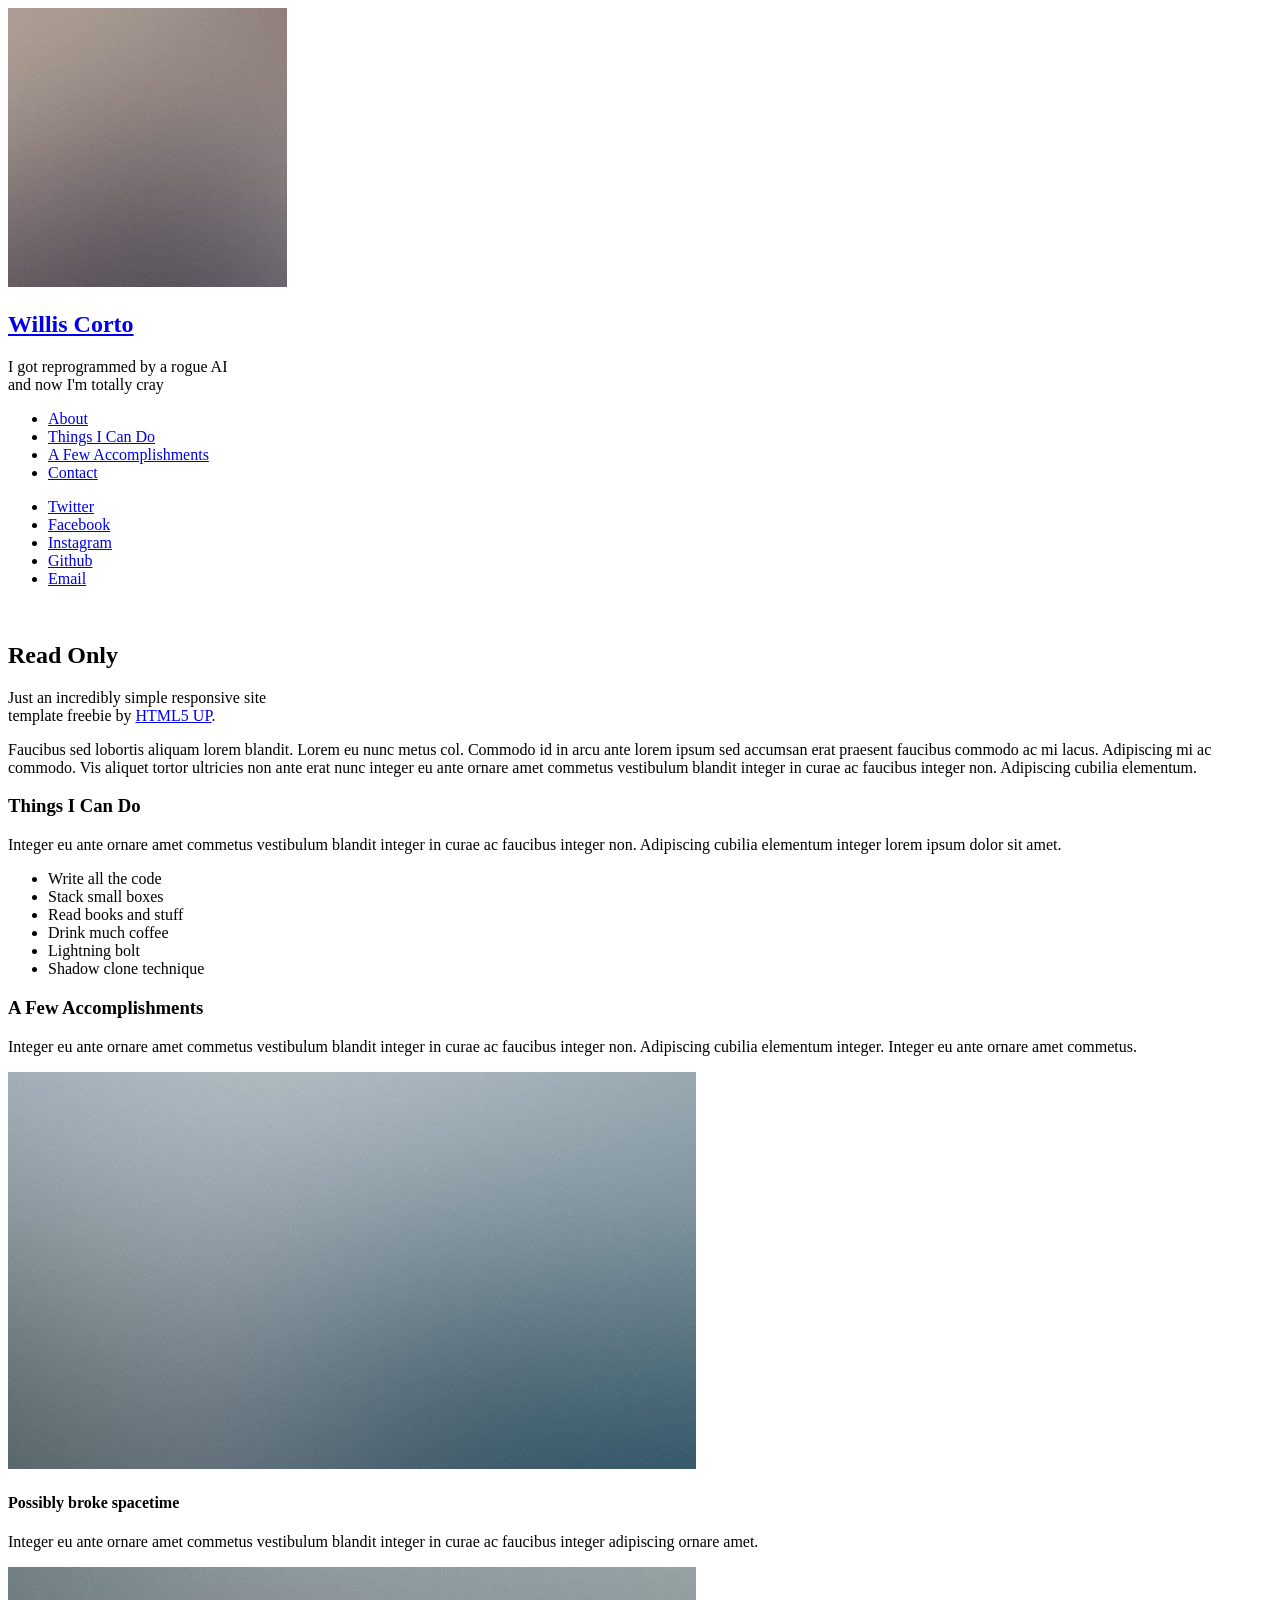
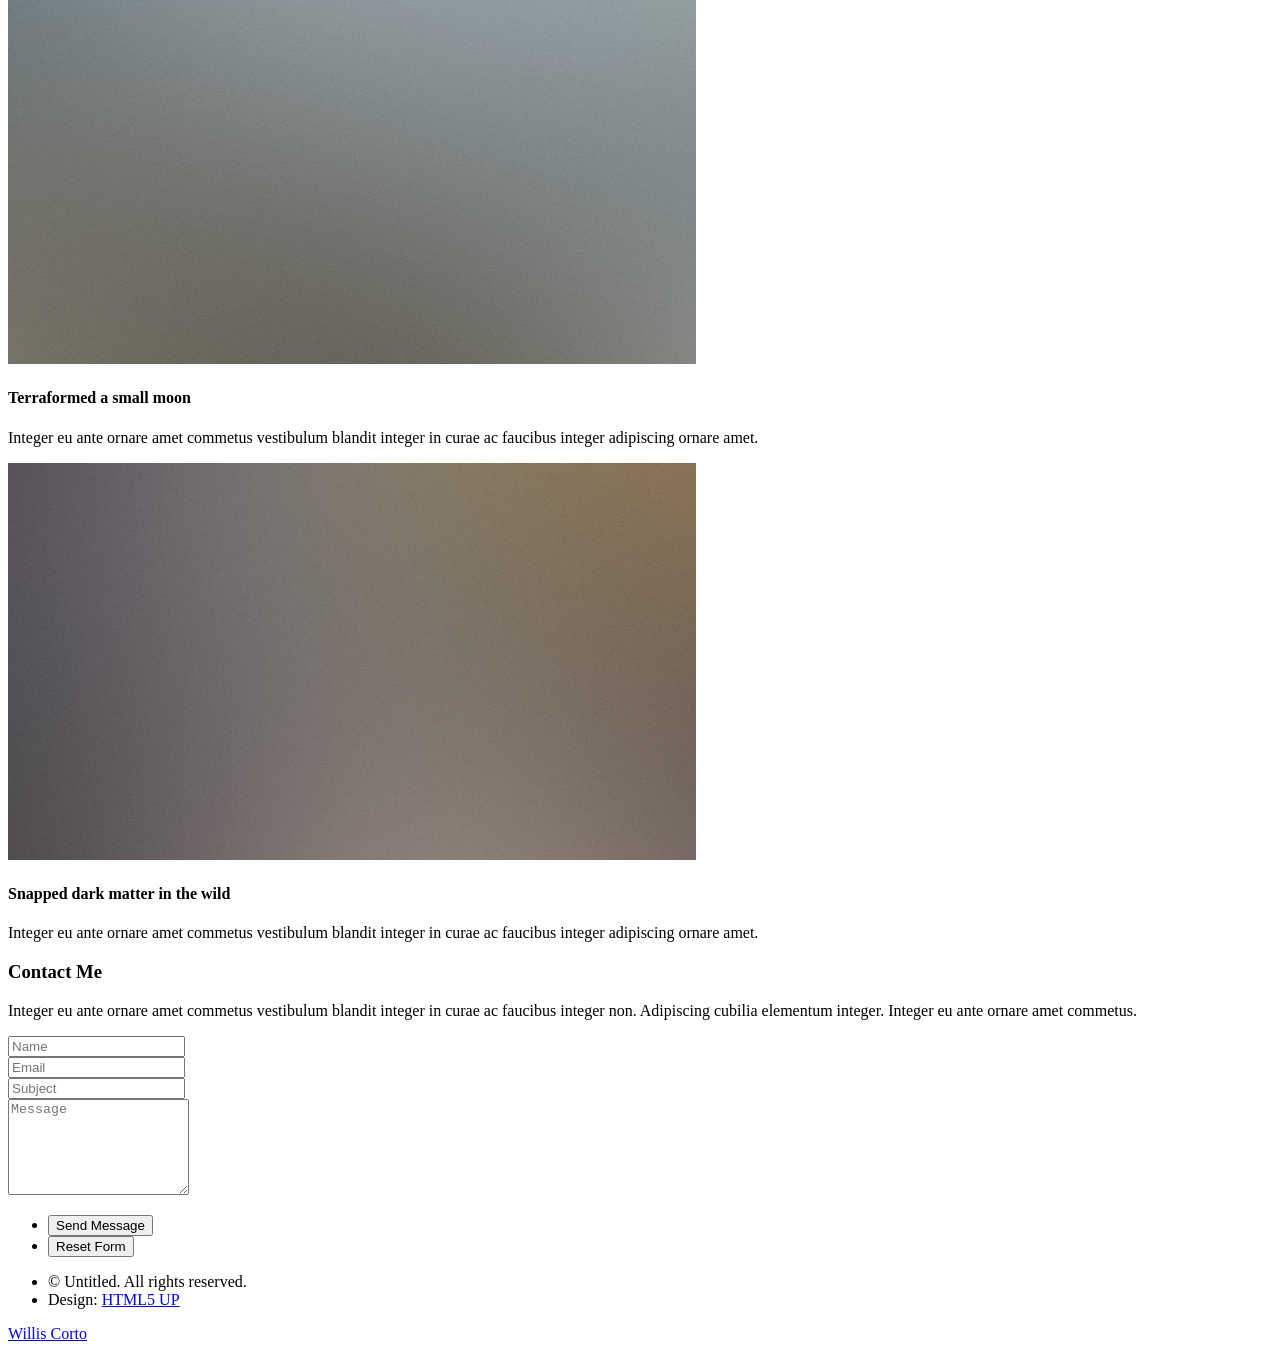
==== index.html @ dd2326bc "Add files via upload" ====
<!DOCTYPE HTML>
<!--
	Read Only by HTML5 UP
	html5up.net | @ajlkn
	Free for personal and commercial use under the CCA 3.0 license (html5up.net/license)
-->
<html>
	<head>
		<title>Read Only by HTML5 UP</title>
		<meta charset="utf-8" />
		<meta name="viewport" content="width=device-width, initial-scale=1, user-scalable=no" />
		<link rel="stylesheet" href="assets/css/main.css" />
	</head>
	<body class="is-preload">

		<!-- Header -->
			<section id="header">
				<header>
					<span class="image avatar"><img src="images/avatar.jpg" alt="" /></span>
					<h1 id="logo"><a href="#">Willis Corto</a></h1>
					<p>I got reprogrammed by a rogue AI<br />
					and now I'm totally cray</p>
				</header>
				<nav id="nav">
					<ul>
						<li><a href="#one" class="active">About</a></li>
						<li><a href="#two">Things I Can Do</a></li>
						<li><a href="#three">A Few Accomplishments</a></li>
						<li><a href="#four">Contact</a></li>
					</ul>
				</nav>
				<footer>
					<ul class="icons">
						<li><a href="#" class="icon brands fa-twitter"><span class="label">Twitter</span></a></li>
						<li><a href="#" class="icon brands fa-facebook-f"><span class="label">Facebook</span></a></li>
						<li><a href="#" class="icon brands fa-instagram"><span class="label">Instagram</span></a></li>
						<li><a href="#" class="icon brands fa-github"><span class="label">Github</span></a></li>
						<li><a href="#" class="icon solid fa-envelope"><span class="label">Email</span></a></li>
					</ul>
				</footer>
			</section>

		<!-- Wrapper -->
			<div id="wrapper">

				<!-- Main -->
					<div id="main">

						<!-- One -->
							<section id="one">
								<div class="image main" data-position="center">
									<img src="images/banner.jpg" alt="" />
								</div>
								<div class="container">
									<header class="major">
										<h2>Read Only</h2>
										<p>Just an incredibly simple responsive site<br />
										template freebie by <a href="http://html5up.net">HTML5 UP</a>.</p>
									</header>
									<p>Faucibus sed lobortis aliquam lorem blandit. Lorem eu nunc metus col. Commodo id in arcu ante lorem ipsum sed accumsan erat praesent faucibus commodo ac mi lacus. Adipiscing mi ac commodo. Vis aliquet tortor ultricies non ante erat nunc integer eu ante ornare amet commetus vestibulum blandit integer in curae ac faucibus integer non. Adipiscing cubilia elementum.</p>
								</div>
							</section>

						<!-- Two -->
							<section id="two">
								<div class="container">
									<h3>Things I Can Do</h3>
									<p>Integer eu ante ornare amet commetus vestibulum blandit integer in curae ac faucibus integer non. Adipiscing cubilia elementum integer lorem ipsum dolor sit amet.</p>
									<ul class="feature-icons">
										<li class="icon solid fa-code">Write all the code</li>
										<li class="icon solid fa-cubes">Stack small boxes</li>
										<li class="icon solid fa-book">Read books and stuff</li>
										<li class="icon solid fa-coffee">Drink much coffee</li>
										<li class="icon solid fa-bolt">Lightning bolt</li>
										<li class="icon solid fa-users">Shadow clone technique</li>
									</ul>
								</div>
							</section>

						<!-- Three -->
							<section id="three">
								<div class="container">
									<h3>A Few Accomplishments</h3>
									<p>Integer eu ante ornare amet commetus vestibulum blandit integer in curae ac faucibus integer non. Adipiscing cubilia elementum integer. Integer eu ante ornare amet commetus.</p>
									<div class="features">
										<article>
											<a href="#" class="image"><img src="images/pic01.jpg" alt="" /></a>
											<div class="inner">
												<h4>Possibly broke spacetime</h4>
												<p>Integer eu ante ornare amet commetus vestibulum blandit integer in curae ac faucibus integer adipiscing ornare amet.</p>
											</div>
										</article>
										<article>
											<a href="#" class="image"><img src="images/pic02.jpg" alt="" /></a>
											<div class="inner">
												<h4>Terraformed a small moon</h4>
												<p>Integer eu ante ornare amet commetus vestibulum blandit integer in curae ac faucibus integer adipiscing ornare amet.</p>
											</div>
										</article>
										<article>
											<a href="#" class="image"><img src="images/pic03.jpg" alt="" /></a>
											<div class="inner">
												<h4>Snapped dark matter in the wild</h4>
												<p>Integer eu ante ornare amet commetus vestibulum blandit integer in curae ac faucibus integer adipiscing ornare amet.</p>
											</div>
										</article>
									</div>
								</div>
							</section>

						<!-- Four -->
							<section id="four">
								<div class="container">
									<h3>Contact Me</h3>
									<p>Integer eu ante ornare amet commetus vestibulum blandit integer in curae ac faucibus integer non. Adipiscing cubilia elementum integer. Integer eu ante ornare amet commetus.</p>
									<form method="post" action="#">
										<div class="row gtr-uniform">
											<div class="col-6 col-12-xsmall"><input type="text" name="name" id="name" placeholder="Name" /></div>
											<div class="col-6 col-12-xsmall"><input type="email" name="email" id="email" placeholder="Email" /></div>
											<div class="col-12"><input type="text" name="subject" id="subject" placeholder="Subject" /></div>
											<div class="col-12"><textarea name="message" id="message" placeholder="Message" rows="6"></textarea></div>
											<div class="col-12">
												<ul class="actions">
													<li><input type="submit" class="primary" value="Send Message" /></li>
													<li><input type="reset" value="Reset Form" /></li>
												</ul>
											</div>
										</div>
									</form>
								</div>
							</section>

						<!-- Five -->
						<!--
							<section id="five">
								<div class="container">
									<h3>Elements</h3>

									<section>
										<h4>Text</h4>
										<p>This is <b>bold</b> and this is <strong>strong</strong>. This is <i>italic</i> and this is <em>emphasized</em>.
										This is <sup>superscript</sup> text and this is <sub>subscript</sub> text.
										This is <u>underlined</u> and this is code: <code>for (;;) { ... }</code>. Finally, <a href="#">this is a link</a>.</p>
										<hr />
										<header>
											<h4>Heading with a Subtitle</h4>
											<p>Lorem ipsum dolor sit amet nullam id egestas urna aliquam</p>
										</header>
										<p>Nunc lacinia ante nunc ac lobortis. Interdum adipiscing gravida odio porttitor sem non mi integer non faucibus ornare mi ut ante amet placerat aliquet. Volutpat eu sed ante lacinia sapien lorem accumsan varius montes viverra nibh in adipiscing blandit tempus accumsan.</p>
										<header>
											<h5>Heading with a Subtitle</h5>
											<p>Lorem ipsum dolor sit amet nullam id egestas urna aliquam</p>
										</header>
										<p>Nunc lacinia ante nunc ac lobortis. Interdum adipiscing gravida odio porttitor sem non mi integer non faucibus ornare mi ut ante amet placerat aliquet. Volutpat eu sed ante lacinia sapien lorem accumsan varius montes viverra nibh in adipiscing blandit tempus accumsan.</p>
										<hr />
										<h2>Heading Level 2</h2>
										<h3>Heading Level 3</h3>
										<h4>Heading Level 4</h4>
										<h5>Heading Level 5</h5>
										<h6>Heading Level 6</h6>
										<hr />
										<h5>Blockquote</h5>
										<blockquote>Fringilla nisl. Donec accumsan interdum nisi, quis tincidunt felis sagittis eget tempus euismod. Vestibulum ante ipsum primis in faucibus vestibulum. Blandit adipiscing eu felis iaculis volutpat ac adipiscing accumsan faucibus. Vestibulum ante ipsum primis in faucibus lorem ipsum dolor sit amet nullam adipiscing eu felis.</blockquote>
										<h5>Preformatted</h5>
										<pre><code>i = 0;

while (!deck.isInOrder()) {
    print 'Iteration ' + i;
    deck.shuffle();
    i++;
}

print 'It took ' + i + ' iterations to sort the deck.';</code></pre>
									</section>

									<section>
										<h4>Lists</h4>
										<div class="row">
											<div class="col-6 col-12-xsmall">
												<h5>Unordered</h5>
												<ul>
													<li>Dolor pulvinar etiam magna etiam.</li>
													<li>Sagittis adipiscing lorem eleifend.</li>
													<li>Felis enim feugiat dolore viverra.</li>
												</ul>
												<h5>Alternate</h5>
												<ul class="alt">
													<li>Dolor pulvinar etiam magna etiam.</li>
													<li>Sagittis adipiscing lorem eleifend.</li>
													<li>Felis enim feugiat dolore viverra.</li>
												</ul>
											</div>
											<div class="col-6 col-12-xsmall">
												<h5>Ordered</h5>
												<ol>
													<li>Dolor pulvinar etiam magna etiam.</li>
													<li>Etiam vel felis at lorem sed viverra.</li>
													<li>Felis enim feugiat dolore viverra.</li>
													<li>Dolor pulvinar etiam magna etiam.</li>
													<li>Etiam vel felis at lorem sed viverra.</li>
													<li>Felis enim feugiat dolore viverra.</li>
												</ol>
												<h5>Icons</h5>
												<ul class="icons">
													<li><a href="#" class="icon brands fa-twitter"><span class="label">Twitter</span></a></li>
													<li><a href="#" class="icon brands fa-facebook-f"><span class="label">Facebook</span></a></li>
													<li><a href="#" class="icon brands fa-instagram"><span class="label">Instagram</span></a></li>
													<li><a href="#" class="icon brands fa-github"><span class="label">Github</span></a></li>
													<li><a href="#" class="icon brands fa-dribbble"><span class="label">Dribbble</span></a></li>
													<li><a href="#" class="icon brands fa-tumblr"><span class="label">Tumblr</span></a></li>
												</ul>
											</div>
										</div>
										<h5>Actions</h5>
										<ul class="actions">
											<li><a href="#" class="button primary">Default</a></li>
											<li><a href="#" class="button">Default</a></li>
											<li><a href="#" class="button alt">Default</a></li>
										</ul>
										<ul class="actions small">
											<li><a href="#" class="button primary small">Small</a></li>
											<li><a href="#" class="button small">Small</a></li>
											<li><a href="#" class="button alt small">Small</a></li>
										</ul>
										<div class="row">
											<div class="col-3 col-6-medium col-12-xsmall">
												<ul class="actions stacked">
													<li><a href="#" class="button primary">Default</a></li>
													<li><a href="#" class="button">Default</a></li>
													<li><a href="#" class="button alt">Default</a></li>
												</ul>
											</div>
											<div class="col-3 col-6 col-12-xsmall">
												<ul class="actions stacked">
													<li><a href="#" class="button primary small">Small</a></li>
													<li><a href="#" class="button small">Small</a></li>
													<li><a href="#" class="button alt small">Small</a></li>
												</ul>
											</div>
											<div class="col-3 col-6-medium col-12-xsmall">
												<ul class="actions stacked">
													<li><a href="#" class="button primary fit">Default</a></li>
													<li><a href="#" class="button fit">Default</a></li>
													<li><a href="#" class="button alt fit">Default</a></li>
												</ul>
											</div>
											<div class="col-3 col-6-medium col-12-xsmall">
												<ul class="actions stacked">
													<li><a href="#" class="button primary small fit">Small</a></li>
													<li><a href="#" class="button small fit">Small</a></li>
													<li><a href="#" class="button alt small fit">Small</a></li>
												</ul>
											</div>
										</div>
									</section>

									<section>
										<h4>Table</h4>
										<h5>Default</h5>
										<div class="table-wrapper">
											<table>
												<thead>
													<tr>
														<th>Name</th>
														<th>Description</th>
														<th>Price</th>
													</tr>
												</thead>
												<tbody>
													<tr>
														<td>Item One</td>
														<td>Ante turpis integer aliquet porttitor.</td>
														<td>29.99</td>
													</tr>
													<tr>
														<td>Item Two</td>
														<td>Vis ac commodo adipiscing arcu aliquet.</td>
														<td>19.99</td>
													</tr>
													<tr>
														<td>Item Three</td>
														<td> Morbi faucibus arcu accumsan lorem.</td>
														<td>29.99</td>
													</tr>
													<tr>
														<td>Item Four</td>
														<td>Vitae integer tempus condimentum.</td>
														<td>19.99</td>
													</tr>
													<tr>
														<td>Item Five</td>
														<td>Ante turpis integer aliquet porttitor.</td>
														<td>29.99</td>
													</tr>
												</tbody>
												<tfoot>
													<tr>
														<td colspan="2"></td>
														<td>100.00</td>
													</tr>
												</tfoot>
											</table>
										</div>

										<h5>Alternate</h5>
										<div class="table-wrapper">
											<table class="alt">
												<thead>
													<tr>
														<th>Name</th>
														<th>Description</th>
														<th>Price</th>
													</tr>
												</thead>
												<tbody>
													<tr>
														<td>Item One</td>
														<td>Ante turpis integer aliquet porttitor.</td>
														<td>29.99</td>
													</tr>
													<tr>
														<td>Item Two</td>
														<td>Vis ac commodo adipiscing arcu aliquet.</td>
														<td>19.99</td>
													</tr>
													<tr>
														<td>Item Three</td>
														<td> Morbi faucibus arcu accumsan lorem.</td>
														<td>29.99</td>
													</tr>
													<tr>
														<td>Item Four</td>
														<td>Vitae integer tempus condimentum.</td>
														<td>19.99</td>
													</tr>
													<tr>
														<td>Item Five</td>
														<td>Ante turpis integer aliquet porttitor.</td>
														<td>29.99</td>
													</tr>
												</tbody>
												<tfoot>
													<tr>
														<td colspan="2"></td>
														<td>100.00</td>
													</tr>
												</tfoot>
											</table>
										</div>
									</section>

									<section>
										<h4>Buttons</h4>
										<ul class="actions">
											<li><a href="#" class="button primary">Primary</a></li>
											<li><a href="#" class="button">Default</a></li>
											<li><a href="#" class="button alt">Alternate</a></li>
										</ul>
										<ul class="actions">
											<li><a href="#" class="button primary large">Large</a></li>
											<li><a href="#" class="button">Default</a></li>
											<li><a href="#" class="button alt small">Small</a></li>
										</ul>
										<ul class="actions fit">
											<li><a href="#" class="button primary fit">Fit</a></li>
											<li><a href="#" class="button fit">Fit</a></li>
											<li><a href="#" class="button alt fit">Fit</a></li>
										</ul>
										<ul class="actions fit small">
											<li><a href="#" class="button primary fit small">Fit + Small</a></li>
											<li><a href="#" class="button fit small">Fit + Small</a></li>
											<li><a href="#" class="button alt fit small">Fit + Small</a></li>
										</ul>
										<ul class="actions">
											<li><a href="#" class="button primary icon solid fa-download">Icon</a></li>
											<li><a href="#" class="button icon solid fa-download">Icon</a></li>
											<li><a href="#" class="button alt icon solid fa-check">Icon</a></li>
										</ul>
										<ul class="actions">
											<li><span class="button primary disabled">Primary</span></li>
											<li><span class="button disabled">Default</span></li>
											<li><span class="button alt disabled">Alternate</span></li>
										</ul>
									</section>

									<section>
										<h4>Form</h4>
										<form method="post" action="#">
											<div class="row gtr-uniform">
												<div class="col-6 col-12-xsmall">
													<input type="text" name="demo-name" id="demo-name" value="" placeholder="Name" />
												</div>
												<div class="col-6 col-12-xsmall">
													<input type="email" name="demo-email" id="demo-email" value="" placeholder="Email" />
												</div>
												<div class="col-12">
													<select name="demo-category" id="demo-category">
														<option value="">- Category -</option>
														<option value="1">Manufacturing</option>
														<option value="1">Shipping</option>
														<option value="1">Administration</option>
														<option value="1">Human Resources</option>
													</select>
												</div>
												<div class="col-4 col-12-medium">
													<input type="radio" id="demo-priority-low" name="demo-priority" checked>
													<label for="demo-priority-low">Low Priority</label>
												</div>
												<div class="col-4 col-12-medium">
													<input type="radio" id="demo-priority-normal" name="demo-priority">
													<label for="demo-priority-normal">Normal Priority</label>
												</div>
												<div class="col-4 col-12-medium">
													<input type="radio" id="demo-priority-high" name="demo-priority">
													<label for="demo-priority-high">High Priority</label>
												</div>
												<div class="col-6 col-12-medium">
													<input type="checkbox" id="demo-copy" name="demo-copy">
													<label for="demo-copy">Email me a copy of this message</label>
												</div>
												<div class="col-6 col-12-medium">
													<input type="checkbox" id="demo-human" name="demo-human" checked>
													<label for="demo-human">I am a human and not a robot</label>
												</div>
												<div class="col-12">
													<textarea name="demo-message" id="demo-message" placeholder="Enter your message" rows="6"></textarea>
												</div>
												<div class="col-12">
													<ul class="actions">
														<li><input type="submit" value="Send Message" /></li>
														<li><input type="reset" value="Reset" class="alt" /></li>
													</ul>
												</div>
											</div>
										</form>
									</section>

									<section>
										<h4>Image</h4>
										<h5>Fit</h5>
										<span class="image fit"><img src="images/banner.jpg" alt="" /></span>
										<div class="box alt">
											<div class="row gtr-50 gtr-uniform">
												<div class="col-4"><span class="image fit"><img src="images/pic01.jpg" alt="" /></span></div>
												<div class="col-4"><span class="image fit"><img src="images/pic02.jpg" alt="" /></span></div>
												<div class="col-4"><span class="image fit"><img src="images/pic03.jpg" alt="" /></span></div>
												<div class="col-4"><span class="image fit"><img src="images/pic02.jpg" alt="" /></span></div>
												<div class="col-4"><span class="image fit"><img src="images/pic03.jpg" alt="" /></span></div>
												<div class="col-4"><span class="image fit"><img src="images/pic01.jpg" alt="" /></span></div>
												<div class="col-4"><span class="image fit"><img src="images/pic03.jpg" alt="" /></span></div>
												<div class="col-4"><span class="image fit"><img src="images/pic01.jpg" alt="" /></span></div>
												<div class="col-4"><span class="image fit"><img src="images/pic02.jpg" alt="" /></span></div>
											</div>
										</div>
										<h5>Left &amp; Right</h5>
										<p><span class="image left"><img src="images/avatar.jpg" alt="" /></span>Fringilla nisl. Donec accumsan interdum nisi, quis tincidunt felis sagittis eget. tempus euismod. Vestibulum ante ipsum primis in faucibus vestibulum. Blandit adipiscing eu felis iaculis volutpat ac adipiscing accumsan eu faucibus. Integer ac pellentesque praesent tincidunt felis sagittis eget. tempus euismod. Vestibulum ante ipsum primis in faucibus vestibulum. Blandit adipiscing eu felis iaculis volutpat ac adipiscing accumsan eu faucibus. Integer ac pellentesque praesent. Donec accumsan interdum nisi, quis tincidunt felis sagittis eget. tempus euismod. Vestibulum ante ipsum primis in faucibus vestibulum. Blandit adipiscing eu felis iaculis volutpat ac adipiscing accumsan eu faucibus. Integer ac pellentesque praesent tincidunt felis sagittis eget. tempus euismod. Vestibulum ante ipsum primis in faucibus vestibulum. Blandit adipiscing eu felis iaculis volutpat ac adipiscing accumsan eu faucibus. Integer ac pellentesque praesent.</p>
										<p><span class="image right"><img src="images/avatar.jpg" alt="" /></span>Fringilla nisl. Donec accumsan interdum nisi, quis tincidunt felis sagittis eget. tempus euismod. Vestibulum ante ipsum primis in faucibus vestibulum. Blandit adipiscing eu felis iaculis volutpat ac adipiscing accumsan eu faucibus. Integer ac pellentesque praesent tincidunt felis sagittis eget. tempus euismod. Vestibulum ante ipsum primis in faucibus vestibulum. Blandit adipiscing eu felis iaculis volutpat ac adipiscing accumsan eu faucibus. Integer ac pellentesque praesent. Donec accumsan interdum nisi, quis tincidunt felis sagittis eget. tempus euismod. Vestibulum ante ipsum primis in faucibus vestibulum. Blandit adipiscing eu felis iaculis volutpat ac adipiscing accumsan eu faucibus. Integer ac pellentesque praesent tincidunt felis sagittis eget. tempus euismod. Vestibulum ante ipsum primis in faucibus vestibulum. Blandit adipiscing eu felis iaculis volutpat ac adipiscing accumsan eu faucibus. Integer ac pellentesque praesent.</p>
									</section>

								</div>
							</section>
						-->

					</div>

				<!-- Footer -->
					<section id="footer">
						<div class="container">
							<ul class="copyright">
								<li>&copy; Untitled. All rights reserved.</li><li>Design: <a href="http://html5up.net">HTML5 UP</a></li>
							</ul>
						</div>
					</section>

			</div>

		<!-- Scripts -->
			<script src="assets/js/jquery.min.js"></script>
			<script src="assets/js/jquery.scrollex.min.js"></script>
			<script src="assets/js/jquery.scrolly.min.js"></script>
			<script src="assets/js/browser.min.js"></script>
			<script src="assets/js/breakpoints.min.js"></script>
			<script src="assets/js/util.js"></script>
			<script src="assets/js/main.js"></script>

	</body>
</html>
---- assets/css/main.css ----
@import url("fontawesome-all.min.css");
@import url("https://fonts.googleapis.com/css?family=Lato:400,400italic,700,700italic|Source+Code+Pro:400");

/*
	Read Only by HTML5 UP
	html5up.net | @ajlkn
	Free for personal and commercial use under the CCA 3.0 license (html5up.net/license)
*/

html, body, div, span, applet, object,
iframe, h1, h2, h3, h4, h5, h6, p, blockquote,
pre, a, abbr, acronym, address, big, cite,
code, del, dfn, em, img, ins, kbd, q, s, samp,
small, strike, strong, sub, sup, tt, var, b,
u, i, center, dl, dt, dd, ol, ul, li, fieldset,
form, label, legend, table, caption, tbody,
tfoot, thead, tr, th, td, article, aside,
canvas, details, embed, figure, figcaption,
footer, header, hgroup, menu, nav, output, ruby,
section, summary, time, mark, audio, video {
	margin: 0;
	padding: 0;
	border: 0;
	font-size: 100%;
	font: inherit;
	vertical-align: baseline;}

article, aside, details, figcaption, figure,
footer, header, hgroup, menu, nav, section {
	display: block;}

body {
	line-height: 1;
}

ol, ul {
	list-style: none;
}

blockquote, q {
	quotes: none;
}

	blockquote:before, blockquote:after, q:before, q:after {
		content: '';
		content: none;
	}

table {
	border-collapse: collapse;
	border-spacing: 0;
}

body {
	-webkit-text-size-adjust: none;
}

mark {
	background-color: transparent;
	color: inherit;
}

input::-moz-focus-inner {
	border: 0;
	padding: 0;
}

input, select, textarea {
	-moz-appearance: none;
	-webkit-appearance: none;
	-ms-appearance: none;
	appearance: none;
}

/* Basic */

	html {
		box-sizing: border-box;
	}

	*, *:before, *:after {
		box-sizing: inherit;
	}

	body {
		background: #fff;
	}

		body.is-preload *, body.is-preload *:before, body.is-preload *:after {
			-moz-animation: none !important;
			-webkit-animation: none !important;
			-ms-animation: none !important;
			animation: none !important;
			-moz-transition: none !important;
			-webkit-transition: none !important;
			-ms-transition: none !important;
			transition: none !important;
		}

	body, input, select, textarea {
		color: #888;
		font-family: "Lato", sans-serif;
		font-size: 16pt;
		font-weight: 400;
		line-height: 1.75em;
	}

	a {
		-moz-transition: color 0.2s ease-in-out, border-color 0.2s ease-in-out;
		-webkit-transition: color 0.2s ease-in-out, border-color 0.2s ease-in-out;
		-ms-transition: color 0.2s ease-in-out, border-color 0.2s ease-in-out;
		transition: color 0.2s ease-in-out, border-color 0.2s ease-in-out;
		border-bottom: solid 1px #e4e4e4;
		color: inherit;
		text-decoration: none;
	}

		a:hover {
			border-bottom-color: transparent;
			color: #4acaa8 !important;
		}

	strong, b {
		color: #777;
		font-weight: 700;
	}

	em, i {
		font-style: italic;
	}

	p {
		margin: 0 0 2.25em 0;
	}

	h1, h2, h3, h4, h5, h6 {
		color: #777;
		font-weight: 700;
		line-height: 1em;
		margin: 0 0 0.5625em 0;
	}

		h1 a, h2 a, h3 a, h4 a, h5 a, h6 a {
			border: 0;
			color: inherit;
			text-decoration: none;
		}

	h2 {
		font-size: 2em;
		line-height: 1.5em;
	}

	h3 {
		font-size: 1.75em;
		line-height: 1.5em;
	}

	h4 {
		font-size: 1.25em;
		line-height: 1.5em;
	}

	h5 {
		font-size: 0.9em;
		line-height: 1.5em;
	}

	h6 {
		font-size: 0.7em;
		line-height: 1.5em;
	}

	sub {
		font-size: 0.8em;
		position: relative;
		top: 0.5em;
	}

	sup {
		font-size: 0.8em;
		position: relative;
		top: -0.5em;
	}

	hr {
		border: 0;
		border-bottom: solid 2px #f4f4f4;
		margin: 2.25em 0;
	}

		hr.major {
			margin: 3.375em 0;
		}

	blockquote {
		border-left: solid 8px #e4e4e4;
		font-style: italic;
		margin: 0 0 2.25em 0;
		padding: 0.5em 0 0.5em 2em;
	}

	code {
		background: #555;
		border-radius: 5px;
		color: #fff;
		font-family: "Source Code Pro", monospace;
		font-size: 0.9em;
		margin: 0 0.25em;
		padding: 0.25em 0.65em;
	}

	pre {
		font-family: "Source Code Pro", monospace;
		font-size: 0.9em;
		margin: 0 0 2.25em 0;
	}

		pre code {
			-webkit-overflow-scrolling: touch;
			display: block;
			line-height: 1.5em;
			overflow-x: auto;
			padding: 1em 1.5em;
		}

	.align-left {
		text-align: left;
	}

	.align-center {
		text-align: center;
	}

	.align-right {
		text-align: right;
	}

/* Row */

	.row {
		display: flex;
		flex-wrap: wrap;
		box-sizing: border-box;
		align-items: stretch;
	}

		.row > * {
			box-sizing: border-box;
		}

		.row.gtr-uniform > * > :last-child {
			margin-bottom: 0;
		}

		.row.aln-left {
			justify-content: flex-start;
		}

		.row.aln-center {
			justify-content: center;
		}

		.row.aln-right {
			justify-content: flex-end;
		}

		.row.aln-top {
			align-items: flex-start;
		}

		.row.aln-middle {
			align-items: center;
		}

		.row.aln-bottom {
			align-items: flex-end;
		}

		.row > .imp {
			order: -1;
		}

		.row > .col-1 {
			width: 8.33333%;
		}

		.row > .off-1 {
			margin-left: 8.33333%;
		}

		.row > .col-2 {
			width: 16.66667%;
		}

		.row > .off-2 {
			margin-left: 16.66667%;
		}

		.row > .col-3 {
			width: 25%;
		}

		.row > .off-3 {
			margin-left: 25%;
		}

		.row > .col-4 {
			width: 33.33333%;
		}

		.row > .off-4 {
			margin-left: 33.33333%;
		}

		.row > .col-5 {
			width: 41.66667%;
		}

		.row > .off-5 {
			margin-left: 41.66667%;
		}

		.row > .col-6 {
			width: 50%;
		}

		.row > .off-6 {
			margin-left: 50%;
		}

		.row > .col-7 {
			width: 58.33333%;
		}

		.row > .off-7 {
			margin-left: 58.33333%;
		}

		.row > .col-8 {
			width: 66.66667%;
		}

		.row > .off-8 {
			margin-left: 66.66667%;
		}

		.row > .col-9 {
			width: 75%;
		}

		.row > .off-9 {
			margin-left: 75%;
		}

		.row > .col-10 {
			width: 83.33333%;
		}

		.row > .off-10 {
			margin-left: 83.33333%;
		}

		.row > .col-11 {
			width: 91.66667%;
		}

		.row > .off-11 {
			margin-left: 91.66667%;
		}

		.row > .col-12 {
			width: 100%;
		}

		.row > .off-12 {
			margin-left: 100%;
		}

		.row.gtr-0 {
			margin-top: 0;
			margin-left: 0em;
		}

			.row.gtr-0 > * {
				padding: 0 0 0 0em;
			}

			.row.gtr-0.gtr-uniform {
				margin-top: 0em;
			}

				.row.gtr-0.gtr-uniform > * {
					padding-top: 0em;
				}

		.row.gtr-25 {
			margin-top: 0;
			margin-left: -0.5em;
		}

			.row.gtr-25 > * {
				padding: 0 0 0 0.5em;
			}

			.row.gtr-25.gtr-uniform {
				margin-top: -0.5em;
			}

				.row.gtr-25.gtr-uniform > * {
					padding-top: 0.5em;
				}

		.row.gtr-50 {
			margin-top: 0;
			margin-left: -1em;
		}

			.row.gtr-50 > * {
				padding: 0 0 0 1em;
			}

			.row.gtr-50.gtr-uniform {
				margin-top: -1em;
			}

				.row.gtr-50.gtr-uniform > * {
					padding-top: 1em;
				}

		.row {
			margin-top: 0;
			margin-left: -2em;
		}

			.row > * {
				padding: 0 0 0 2em;
			}

			.row.gtr-uniform {
				margin-top: -2em;
			}

				.row.gtr-uniform > * {
					padding-top: 2em;
				}

		.row.gtr-150 {
			margin-top: 0;
			margin-left: -3em;
		}

			.row.gtr-150 > * {
				padding: 0 0 0 3em;
			}

			.row.gtr-150.gtr-uniform {
				margin-top: -3em;
			}

				.row.gtr-150.gtr-uniform > * {
					padding-top: 3em;
				}

		.row.gtr-200 {
			margin-top: 0;
			margin-left: -4em;
		}

			.row.gtr-200 > * {
				padding: 0 0 0 4em;
			}

			.row.gtr-200.gtr-uniform {
				margin-top: -4em;
			}

				.row.gtr-200.gtr-uniform > * {
					padding-top: 4em;
				}

		@media screen and (max-width: 1680px) {

			.row {
				display: flex;
				flex-wrap: wrap;
				box-sizing: border-box;
				align-items: stretch;
			}

				.row > * {
					box-sizing: border-box;
				}

				.row.gtr-uniform > * > :last-child {
					margin-bottom: 0;
				}

				.row.aln-left {
					justify-content: flex-start;
				}

				.row.aln-center {
					justify-content: center;
				}

				.row.aln-right {
					justify-content: flex-end;
				}

				.row.aln-top {
					align-items: flex-start;
				}

				.row.aln-middle {
					align-items: center;
				}

				.row.aln-bottom {
					align-items: flex-end;
				}

				.row > .imp-xlarge {
					order: -1;
				}

				.row > .col-1-xlarge {
					width: 8.33333%;
				}

				.row > .off-1-xlarge {
					margin-left: 8.33333%;
				}

				.row > .col-2-xlarge {
					width: 16.66667%;
				}

				.row > .off-2-xlarge {
					margin-left: 16.66667%;
				}

				.row > .col-3-xlarge {
					width: 25%;
				}

				.row > .off-3-xlarge {
					margin-left: 25%;
				}

				.row > .col-4-xlarge {
					width: 33.33333%;
				}

				.row > .off-4-xlarge {
					margin-left: 33.33333%;
				}

				.row > .col-5-xlarge {
					width: 41.66667%;
				}

				.row > .off-5-xlarge {
					margin-left: 41.66667%;
				}

				.row > .col-6-xlarge {
					width: 50%;
				}

				.row > .off-6-xlarge {
					margin-left: 50%;
				}

				.row > .col-7-xlarge {
					width: 58.33333%;
				}

				.row > .off-7-xlarge {
					margin-left: 58.33333%;
				}

				.row > .col-8-xlarge {
					width: 66.66667%;
				}

				.row > .off-8-xlarge {
					margin-left: 66.66667%;
				}

				.row > .col-9-xlarge {
					width: 75%;
				}

				.row > .off-9-xlarge {
					margin-left: 75%;
				}

				.row > .col-10-xlarge {
					width: 83.33333%;
				}

				.row > .off-10-xlarge {
					margin-left: 83.33333%;
				}

				.row > .col-11-xlarge {
					width: 91.66667%;
				}

				.row > .off-11-xlarge {
					margin-left: 91.66667%;
				}

				.row > .col-12-xlarge {
					width: 100%;
				}

				.row > .off-12-xlarge {
					margin-left: 100%;
				}

				.row.gtr-0 {
					margin-top: 0;
					margin-left: 0em;
				}

					.row.gtr-0 > * {
						padding: 0 0 0 0em;
					}

					.row.gtr-0.gtr-uniform {
						margin-top: 0em;
					}

						.row.gtr-0.gtr-uniform > * {
							padding-top: 0em;
						}

				.row.gtr-25 {
					margin-top: 0;
					margin-left: -0.5em;
				}

					.row.gtr-25 > * {
						padding: 0 0 0 0.5em;
					}

					.row.gtr-25.gtr-uniform {
						margin-top: -0.5em;
					}

						.row.gtr-25.gtr-uniform > * {
							padding-top: 0.5em;
						}

				.row.gtr-50 {
					margin-top: 0;
					margin-left: -1em;
				}

					.row.gtr-50 > * {
						padding: 0 0 0 1em;
					}

					.row.gtr-50.gtr-uniform {
						margin-top: -1em;
					}

						.row.gtr-50.gtr-uniform > * {
							padding-top: 1em;
						}

				.row {
					margin-top: 0;
					margin-left: -2em;
				}

					.row > * {
						padding: 0 0 0 2em;
					}

					.row.gtr-uniform {
						margin-top: -2em;
					}

						.row.gtr-uniform > * {
							padding-top: 2em;
						}

				.row.gtr-150 {
					margin-top: 0;
					margin-left: -3em;
				}

					.row.gtr-150 > * {
						padding: 0 0 0 3em;
					}

					.row.gtr-150.gtr-uniform {
						margin-top: -3em;
					}

						.row.gtr-150.gtr-uniform > * {
							padding-top: 3em;
						}

				.row.gtr-200 {
					margin-top: 0;
					margin-left: -4em;
				}

					.row.gtr-200 > * {
						padding: 0 0 0 4em;
					}

					.row.gtr-200.gtr-uniform {
						margin-top: -4em;
					}

						.row.gtr-200.gtr-uniform > * {
							padding-top: 4em;
						}

		}

		@media screen and (max-width: 1280px) {

			.row {
				display: flex;
				flex-wrap: wrap;
				box-sizing: border-box;
				align-items: stretch;
			}

				.row > * {
					box-sizing: border-box;
				}

				.row.gtr-uniform > * > :last-child {
					margin-bottom: 0;
				}

				.row.aln-left {
					justify-content: flex-start;
				}

				.row.aln-center {
					justify-content: center;
				}

				.row.aln-right {
					justify-content: flex-end;
				}

				.row.aln-top {
					align-items: flex-start;
				}

				.row.aln-middle {
					align-items: center;
				}

				.row.aln-bottom {
					align-items: flex-end;
				}

				.row > .imp-large {
					order: -1;
				}

				.row > .col-1-large {
					width: 8.33333%;
				}

				.row > .off-1-large {
					margin-left: 8.33333%;
				}

				.row > .col-2-large {
					width: 16.66667%;
				}

				.row > .off-2-large {
					margin-left: 16.66667%;
				}

				.row > .col-3-large {
					width: 25%;
				}

				.row > .off-3-large {
					margin-left: 25%;
				}

				.row > .col-4-large {
					width: 33.33333%;
				}

				.row > .off-4-large {
					margin-left: 33.33333%;
				}

				.row > .col-5-large {
					width: 41.66667%;
				}

				.row > .off-5-large {
					margin-left: 41.66667%;
				}

				.row > .col-6-large {
					width: 50%;
				}

				.row > .off-6-large {
					margin-left: 50%;
				}

				.row > .col-7-large {
					width: 58.33333%;
				}

				.row > .off-7-large {
					margin-left: 58.33333%;
				}

				.row > .col-8-large {
					width: 66.66667%;
				}

				.row > .off-8-large {
					margin-left: 66.66667%;
				}

				.row > .col-9-large {
					width: 75%;
				}

				.row > .off-9-large {
					margin-left: 75%;
				}

				.row > .col-10-large {
					width: 83.33333%;
				}

				.row > .off-10-large {
					margin-left: 83.33333%;
				}

				.row > .col-11-large {
					width: 91.66667%;
				}

				.row > .off-11-large {
					margin-left: 91.66667%;
				}

				.row > .col-12-large {
					width: 100%;
				}

				.row > .off-12-large {
					margin-left: 100%;
				}

				.row.gtr-0 {
					margin-top: 0;
					margin-left: 0em;
				}

					.row.gtr-0 > * {
						padding: 0 0 0 0em;
					}

					.row.gtr-0.gtr-uniform {
						margin-top: 0em;
					}

						.row.gtr-0.gtr-uniform > * {
							padding-top: 0em;
						}

				.row.gtr-25 {
					margin-top: 0;
					margin-left: -0.375em;
				}

					.row.gtr-25 > * {
						padding: 0 0 0 0.375em;
					}

					.row.gtr-25.gtr-uniform {
						margin-top: -0.375em;
					}

						.row.gtr-25.gtr-uniform > * {
							padding-top: 0.375em;
						}

				.row.gtr-50 {
					margin-top: 0;
					margin-left: -0.75em;
				}

					.row.gtr-50 > * {
						padding: 0 0 0 0.75em;
					}

					.row.gtr-50.gtr-uniform {
						margin-top: -0.75em;
					}

						.row.gtr-50.gtr-uniform > * {
							padding-top: 0.75em;
						}

				.row {
					margin-top: 0;
					margin-left: -1.5em;
				}

					.row > * {
						padding: 0 0 0 1.5em;
					}

					.row.gtr-uniform {
						margin-top: -1.5em;
					}

						.row.gtr-uniform > * {
							padding-top: 1.5em;
						}

				.row.gtr-150 {
					margin-top: 0;
					margin-left: -2.25em;
				}

					.row.gtr-150 > * {
						padding: 0 0 0 2.25em;
					}

					.row.gtr-150.gtr-uniform {
						margin-top: -2.25em;
					}

						.row.gtr-150.gtr-uniform > * {
							padding-top: 2.25em;
						}

				.row.gtr-200 {
					margin-top: 0;
					margin-left: -3em;
				}

					.row.gtr-200 > * {
						padding: 0 0 0 3em;
					}

					.row.gtr-200.gtr-uniform {
						margin-top: -3em;
					}

						.row.gtr-200.gtr-uniform > * {
							padding-top: 3em;
						}

		}

		@media screen and (max-width: 1024px) {

			.row {
				display: flex;
				flex-wrap: wrap;
				box-sizing: border-box;
				align-items: stretch;
			}

				.row > * {
					box-sizing: border-box;
				}

				.row.gtr-uniform > * > :last-child {
					margin-bottom: 0;
				}

				.row.aln-left {
					justify-content: flex-start;
				}

				.row.aln-center {
					justify-content: center;
				}

				.row.aln-right {
					justify-content: flex-end;
				}

				.row.aln-top {
					align-items: flex-start;
				}

				.row.aln-middle {
					align-items: center;
				}

				.row.aln-bottom {
					align-items: flex-end;
				}

				.row > .imp-medium {
					order: -1;
				}

				.row > .col-1-medium {
					width: 8.33333%;
				}

				.row > .off-1-medium {
					margin-left: 8.33333%;
				}

				.row > .col-2-medium {
					width: 16.66667%;
				}

				.row > .off-2-medium {
					margin-left: 16.66667%;
				}

				.row > .col-3-medium {
					width: 25%;
				}

				.row > .off-3-medium {
					margin-left: 25%;
				}

				.row > .col-4-medium {
					width: 33.33333%;
				}

				.row > .off-4-medium {
					margin-left: 33.33333%;
				}

				.row > .col-5-medium {
					width: 41.66667%;
				}

				.row > .off-5-medium {
					margin-left: 41.66667%;
				}

				.row > .col-6-medium {
					width: 50%;
				}

				.row > .off-6-medium {
					margin-left: 50%;
				}

				.row > .col-7-medium {
					width: 58.33333%;
				}

				.row > .off-7-medium {
					margin-left: 58.33333%;
				}

				.row > .col-8-medium {
					width: 66.66667%;
				}

				.row > .off-8-medium {
					margin-left: 66.66667%;
				}

				.row > .col-9-medium {
					width: 75%;
				}

				.row > .off-9-medium {
					margin-left: 75%;
				}

				.row > .col-10-medium {
					width: 83.33333%;
				}

				.row > .off-10-medium {
					margin-left: 83.33333%;
				}

				.row > .col-11-medium {
					width: 91.66667%;
				}

				.row > .off-11-medium {
					margin-left: 91.66667%;
				}

				.row > .col-12-medium {
					width: 100%;
				}

				.row > .off-12-medium {
					margin-left: 100%;
				}

				.row.gtr-0 {
					margin-top: 0;
					margin-left: 0em;
				}

					.row.gtr-0 > * {
						padding: 0 0 0 0em;
					}

					.row.gtr-0.gtr-uniform {
						margin-top: 0em;
					}

						.row.gtr-0.gtr-uniform > * {
							padding-top: 0em;
						}

				.row.gtr-25 {
					margin-top: 0;
					margin-left: -0.375em;
				}

					.row.gtr-25 > * {
						padding: 0 0 0 0.375em;
					}

					.row.gtr-25.gtr-uniform {
						margin-top: -0.375em;
					}

						.row.gtr-25.gtr-uniform > * {
							padding-top: 0.375em;
						}

				.row.gtr-50 {
					margin-top: 0;
					margin-left: -0.75em;
				}

					.row.gtr-50 > * {
						padding: 0 0 0 0.75em;
					}

					.row.gtr-50.gtr-uniform {
						margin-top: -0.75em;
					}

						.row.gtr-50.gtr-uniform > * {
							padding-top: 0.75em;
						}

				.row {
					margin-top: 0;
					margin-left: -1.5em;
				}

					.row > * {
						padding: 0 0 0 1.5em;
					}

					.row.gtr-uniform {
						margin-top: -1.5em;
					}

						.row.gtr-uniform > * {
							padding-top: 1.5em;
						}

				.row.gtr-150 {
					margin-top: 0;
					margin-left: -2.25em;
				}

					.row.gtr-150 > * {
						padding: 0 0 0 2.25em;
					}

					.row.gtr-150.gtr-uniform {
						margin-top: -2.25em;
					}

						.row.gtr-150.gtr-uniform > * {
							padding-top: 2.25em;
						}

				.row.gtr-200 {
					margin-top: 0;
					margin-left: -3em;
				}

					.row.gtr-200 > * {
						padding: 0 0 0 3em;
					}

					.row.gtr-200.gtr-uniform {
						margin-top: -3em;
					}

						.row.gtr-200.gtr-uniform > * {
							padding-top: 3em;
						}

		}

		@media screen and (max-width: 736px) {

			.row {
				display: flex;
				flex-wrap: wrap;
				box-sizing: border-box;
				align-items: stretch;
			}

				.row > * {
					box-sizing: border-box;
				}

				.row.gtr-uniform > * > :last-child {
					margin-bottom: 0;
				}

				.row.aln-left {
					justify-content: flex-start;
				}

				.row.aln-center {
					justify-content: center;
				}

				.row.aln-right {
					justify-content: flex-end;
				}

				.row.aln-top {
					align-items: flex-start;
				}

				.row.aln-middle {
					align-items: center;
				}

				.row.aln-bottom {
					align-items: flex-end;
				}

				.row > .imp-small {
					order: -1;
				}

				.row > .col-1-small {
					width: 8.33333%;
				}

				.row > .off-1-small {
					margin-left: 8.33333%;
				}

				.row > .col-2-small {
					width: 16.66667%;
				}

				.row > .off-2-small {
					margin-left: 16.66667%;
				}

				.row > .col-3-small {
					width: 25%;
				}

				.row > .off-3-small {
					margin-left: 25%;
				}

				.row > .col-4-small {
					width: 33.33333%;
				}

				.row > .off-4-small {
					margin-left: 33.33333%;
				}

				.row > .col-5-small {
					width: 41.66667%;
				}

				.row > .off-5-small {
					margin-left: 41.66667%;
				}

				.row > .col-6-small {
					width: 50%;
				}

				.row > .off-6-small {
					margin-left: 50%;
				}

				.row > .col-7-small {
					width: 58.33333%;
				}

				.row > .off-7-small {
					margin-left: 58.33333%;
				}

				.row > .col-8-small {
					width: 66.66667%;
				}

				.row > .off-8-small {
					margin-left: 66.66667%;
				}

				.row > .col-9-small {
					width: 75%;
				}

				.row > .off-9-small {
					margin-left: 75%;
				}

				.row > .col-10-small {
					width: 83.33333%;
				}

				.row > .off-10-small {
					margin-left: 83.33333%;
				}

				.row > .col-11-small {
					width: 91.66667%;
				}

				.row > .off-11-small {
					margin-left: 91.66667%;
				}

				.row > .col-12-small {
					width: 100%;
				}

				.row > .off-12-small {
					margin-left: 100%;
				}

				.row.gtr-0 {
					margin-top: 0;
					margin-left: 0em;
				}

					.row.gtr-0 > * {
						padding: 0 0 0 0em;
					}

					.row.gtr-0.gtr-uniform {
						margin-top: 0em;
					}

						.row.gtr-0.gtr-uniform > * {
							padding-top: 0em;
						}

				.row.gtr-25 {
					margin-top: 0;
					margin-left: -0.3125em;
				}

					.row.gtr-25 > * {
						padding: 0 0 0 0.3125em;
					}

					.row.gtr-25.gtr-uniform {
						margin-top: -0.3125em;
					}

						.row.gtr-25.gtr-uniform > * {
							padding-top: 0.3125em;
						}

				.row.gtr-50 {
					margin-top: 0;
					margin-left: -0.625em;
				}

					.row.gtr-50 > * {
						padding: 0 0 0 0.625em;
					}

					.row.gtr-50.gtr-uniform {
						margin-top: -0.625em;
					}

						.row.gtr-50.gtr-uniform > * {
							padding-top: 0.625em;
						}

				.row {
					margin-top: 0;
					margin-left: -1.25em;
				}

					.row > * {
						padding: 0 0 0 1.25em;
					}

					.row.gtr-uniform {
						margin-top: -1.25em;
					}

						.row.gtr-uniform > * {
							padding-top: 1.25em;
						}

				.row.gtr-150 {
					margin-top: 0;
					margin-left: -1.875em;
				}

					.row.gtr-150 > * {
						padding: 0 0 0 1.875em;
					}

					.row.gtr-150.gtr-uniform {
						margin-top: -1.875em;
					}

						.row.gtr-150.gtr-uniform > * {
							padding-top: 1.875em;
						}

				.row.gtr-200 {
					margin-top: 0;
					margin-left: -2.5em;
				}

					.row.gtr-200 > * {
						padding: 0 0 0 2.5em;
					}

					.row.gtr-200.gtr-uniform {
						margin-top: -2.5em;
					}

						.row.gtr-200.gtr-uniform > * {
							padding-top: 2.5em;
						}

		}

		@media screen and (max-width: 480px) {

			.row {
				display: flex;
				flex-wrap: wrap;
				box-sizing: border-box;
				align-items: stretch;
			}

				.row > * {
					box-sizing: border-box;
				}

				.row.gtr-uniform > * > :last-child {
					margin-bottom: 0;
				}

				.row.aln-left {
					justify-content: flex-start;
				}

				.row.aln-center {
					justify-content: center;
				}

				.row.aln-right {
					justify-content: flex-end;
				}

				.row.aln-top {
					align-items: flex-start;
				}

				.row.aln-middle {
					align-items: center;
				}

				.row.aln-bottom {
					align-items: flex-end;
				}

				.row > .imp-xsmall {
					order: -1;
				}

				.row > .col-1-xsmall {
					width: 8.33333%;
				}

				.row > .off-1-xsmall {
					margin-left: 8.33333%;
				}

				.row > .col-2-xsmall {
					width: 16.66667%;
				}

				.row > .off-2-xsmall {
					margin-left: 16.66667%;
				}

				.row > .col-3-xsmall {
					width: 25%;
				}

				.row > .off-3-xsmall {
					margin-left: 25%;
				}

				.row > .col-4-xsmall {
					width: 33.33333%;
				}

				.row > .off-4-xsmall {
					margin-left: 33.33333%;
				}

				.row > .col-5-xsmall {
					width: 41.66667%;
				}

				.row > .off-5-xsmall {
					margin-left: 41.66667%;
				}

				.row > .col-6-xsmall {
					width: 50%;
				}

				.row > .off-6-xsmall {
					margin-left: 50%;
				}

				.row > .col-7-xsmall {
					width: 58.33333%;
				}

				.row > .off-7-xsmall {
					margin-left: 58.33333%;
				}

				.row > .col-8-xsmall {
					width: 66.66667%;
				}

				.row > .off-8-xsmall {
					margin-left: 66.66667%;
				}

				.row > .col-9-xsmall {
					width: 75%;
				}

				.row > .off-9-xsmall {
					margin-left: 75%;
				}

				.row > .col-10-xsmall {
					width: 83.33333%;
				}

				.row > .off-10-xsmall {
					margin-left: 83.33333%;
				}

				.row > .col-11-xsmall {
					width: 91.66667%;
				}

				.row > .off-11-xsmall {
					margin-left: 91.66667%;
				}

				.row > .col-12-xsmall {
					width: 100%;
				}

				.row > .off-12-xsmall {
					margin-left: 100%;
				}

				.row.gtr-0 {
					margin-top: 0;
					margin-left: 0em;
				}

					.row.gtr-0 > * {
						padding: 0 0 0 0em;
					}

					.row.gtr-0.gtr-uniform {
						margin-top: 0em;
					}

						.row.gtr-0.gtr-uniform > * {
							padding-top: 0em;
						}

				.row.gtr-25 {
					margin-top: 0;
					margin-left: -0.3125em;
				}

					.row.gtr-25 > * {
						padding: 0 0 0 0.3125em;
					}

					.row.gtr-25.gtr-uniform {
						margin-top: -0.3125em;
					}

						.row.gtr-25.gtr-uniform > * {
							padding-top: 0.3125em;
						}

				.row.gtr-50 {
					margin-top: 0;
					margin-left: -0.625em;
				}

					.row.gtr-50 > * {
						padding: 0 0 0 0.625em;
					}

					.row.gtr-50.gtr-uniform {
						margin-top: -0.625em;
					}

						.row.gtr-50.gtr-uniform > * {
							padding-top: 0.625em;
						}

				.row {
					margin-top: 0;
					margin-left: -1.25em;
				}

					.row > * {
						padding: 0 0 0 1.25em;
					}

					.row.gtr-uniform {
						margin-top: -1.25em;
					}

						.row.gtr-uniform > * {
							padding-top: 1.25em;
						}

				.row.gtr-150 {
					margin-top: 0;
					margin-left: -1.875em;
				}

					.row.gtr-150 > * {
						padding: 0 0 0 1.875em;
					}

					.row.gtr-150.gtr-uniform {
						margin-top: -1.875em;
					}

						.row.gtr-150.gtr-uniform > * {
							padding-top: 1.875em;
						}

				.row.gtr-200 {
					margin-top: 0;
					margin-left: -2.5em;
				}

					.row.gtr-200 > * {
						padding: 0 0 0 2.5em;
					}

					.row.gtr-200.gtr-uniform {
						margin-top: -2.5em;
					}

						.row.gtr-200.gtr-uniform > * {
							padding-top: 2.5em;
						}

		}

/* Container */

	.container {
		margin: 0 auto;
		max-width: calc(100% - 4.5em);
		width: 45em;
	}

		.container.xsmall {
			width: 11.25em;
		}

		.container.small {
			width: 22.5em;
		}

		.container.medium {
			width: 33.75em;
		}

		.container.large {
			width: 56.25em;
		}

		.container.xlarge {
			width: 67.5em;
		}

		.container.max {
			width: 100%;
		}

		@media screen and (max-width: 1024px) {

			.container {
				width: 100% !important;
			}

		}

		@media screen and (max-width: 480px) {

			.container {
				max-width: calc(100% - 3.375em);
			}

		}

/* Section/Article */

	section.special, article.special {
		text-align: center;
	}

	header p {
		color: #aaa;
		position: relative;
		margin: 0 0 1.6875em 0;
	}

	header h2 + p {
		font-size: 1.25em;
		margin-top: -0.5em;
		line-height: 1.5em;
	}

	header h3 + p {
		font-size: 1.1em;
		margin-top: -0.35em;
		line-height: 1.5em;
	}

	header h4 + p,
	header h5 + p,
	header h6 + p {
		font-size: 0.9em;
		margin-top: -0.25em;
		line-height: 1.5em;
	}

	header.major h2 {
		color: #4acaa8;
		font-size: 3.5em;
	}

		header.major h2 + p {
			color: #777;
			font-size: 1.75em;
			font-weight: 700;
			margin-top: -0.75em;
		}

/* Form */

	form {
		margin: 0 0 2.25em 0;
	}

	label {
		color: #777;
		display: block;
		font-size: 0.9em;
		font-weight: 700;
		margin: 0 0 1.125em 0;
	}

	input::-moz-focus-inner {
		border: 0;
		padding: 0;
	}

	input[type="text"],
	input[type="password"],
	input[type="email"],
	select,
	textarea {
		-moz-appearance: none;
		-webkit-appearance: none;
		-ms-appearance: none;
		appearance: none;
		border-radius: 5px;
		border: none;
		border: solid 2px #e4e4e4;
		color: inherit;
		display: block;
		outline: 0;
		padding: 0 1em;
		text-decoration: none;
		width: 100%;
	}

		input[type="text"]:invalid,
		input[type="password"]:invalid,
		input[type="email"]:invalid,
		select:invalid,
		textarea:invalid {
			box-shadow: none;
		}

		input[type="text"]:focus,
		input[type="password"]:focus,
		input[type="email"]:focus,
		select:focus,
		textarea:focus {
			border-color: #4acaa8;
		}

	select {
		background-image: url("data:image/svg+xml;charset=utf8,%3Csvg xmlns='http://www.w3.org/2000/svg' width='40' height='40' preserveAspectRatio='none' viewBox='0 0 40 40'%3E%3Cpath d='M9.4,12.3l10.4,10.4l10.4-10.4c0.2-0.2,0.5-0.4,0.9-0.4c0.3,0,0.6,0.1,0.9,0.4l3.3,3.3c0.2,0.2,0.4,0.5,0.4,0.9 c0,0.4-0.1,0.6-0.4,0.9L20.7,31.9c-0.2,0.2-0.5,0.4-0.9,0.4c-0.3,0-0.6-0.1-0.9-0.4L4.3,17.3c-0.2-0.2-0.4-0.5-0.4-0.9 c0-0.4,0.1-0.6,0.4-0.9l3.3-3.3c0.2-0.2,0.5-0.4,0.9-0.4S9.1,12.1,9.4,12.3z' fill='%23e4e4e4' /%3E%3C/svg%3E");
		background-size: 1.25em;
		background-repeat: no-repeat;
		background-position: calc(100% - 1em) center;
		height: 2.75em;
		padding-right: 2.75em;
		text-overflow: ellipsis;
	}

		select option {
			color: #777;
			background: #fff;
		}

		select:focus::-ms-value {
			background-color: transparent;
		}

		select::-ms-expand {
			display: none;
		}

	input[type="text"],
	input[type="password"],
	input[type="email"],
	select {
		height: 2.75em;
	}

	textarea {
		padding: 0.75em 1em;
	}

	input[type="checkbox"],
	input[type="radio"] {
		-moz-appearance: none;
		-webkit-appearance: none;
		-ms-appearance: none;
		appearance: none;
		display: block;
		float: left;
		margin-right: -2em;
		opacity: 0;
		width: 1em;
		z-index: -1;
	}

		input[type="checkbox"] + label,
		input[type="radio"] + label {
			text-decoration: none;
			color: #888;
			cursor: pointer;
			display: inline-block;
			font-size: 1em;
			font-weight: 400;
			padding-left: 2.4em;
			padding-right: 0.75em;
			position: relative;
		}

			input[type="checkbox"] + label:before,
			input[type="radio"] + label:before {
				-moz-osx-font-smoothing: grayscale;
				-webkit-font-smoothing: antialiased;
				display: inline-block;
				font-style: normal;
				font-variant: normal;
				text-rendering: auto;
				line-height: 1;
				text-transform: none !important;
				font-family: 'Font Awesome 5 Free';
				font-weight: 900;
			}

			input[type="checkbox"] + label:before,
			input[type="radio"] + label:before {
				background: #fafafa;
				border-radius: 5px;
				border: solid 2px #e4e4e4;
				content: '';
				display: inline-block;
				font-size: 0.8em;
				height: 2.0625em;
				left: 0;
				line-height: 2.0625em;
				position: absolute;
				text-align: center;
				top: 0;
				width: 2.0625em;
			}

		input[type="checkbox"]:checked + label:before,
		input[type="radio"]:checked + label:before {
			background: #989898;
			border-color: #989898;
			color: #ffffff;
			content: '\f00c';
		}

		input[type="checkbox"]:focus + label:before,
		input[type="radio"]:focus + label:before {
			border-color: #4acaa8;
		}

	input[type="checkbox"] + label:before {
		border-radius: 5px;
	}

	input[type="radio"] + label:before {
		border-radius: 100%;
	}

	::-webkit-input-placeholder {
		color: #aaa !important;
		font-style: italic;
		opacity: 1.0;
	}

	:-moz-placeholder {
		color: #aaa !important;
		font-style: italic;
		opacity: 1.0;
	}

	::-moz-placeholder {
		color: #aaa !important;
		font-style: italic;
		opacity: 1.0;
	}

	:-ms-input-placeholder {
		color: #aaa !important;
		font-style: italic;
		opacity: 1.0;
	}

/* Box */

	.box {
		border-radius: 5px;
		border: solid 2px #e4e4e4;
		margin-bottom: 2.25em;
		padding: 1.5em;
	}

		.box > :last-child,
		.box > :last-child > :last-child,
		.box > :last-child > :last-child > :last-child {
			margin-bottom: 0;
		}

		.box.alt {
			border: 0;
			border-radius: 0;
			padding: 0;
		}

/* Icon */

	.icon {
		text-decoration: none;
		border-bottom: none;
		position: relative;
	}

		.icon:before {
			-moz-osx-font-smoothing: grayscale;
			-webkit-font-smoothing: antialiased;
			display: inline-block;
			font-style: normal;
			font-variant: normal;
			text-rendering: auto;
			line-height: 1;
			text-transform: none !important;
			font-family: 'Font Awesome 5 Free';
			font-weight: 400;
		}

		.icon > .label {
			display: none;
		}

		.icon:before {
			line-height: inherit;
		}

		.icon.solid:before {
			font-weight: 900;
		}

		.icon.brands:before {
			font-family: 'Font Awesome 5 Brands';
		}

/* Image */

	.image {
		border-radius: 5px;
		border: 0;
		display: inline-block;
		position: relative;
	}

		.image[data-position] img {
			-moz-object-fit: cover;
			-webkit-object-fit: cover;
			-ms-object-fit: cover;
			object-fit: cover;
			display: block;
			position: absolute;
			top: 0;
			left: 0;
			width: 100%;
			height: 100%;
		}

		.image[data-position="top left"] img {
			-moz-object-position: top left;
			-webkit-object-position: top left;
			-ms-object-position: top left;
			object-position: top left;
		}

		.image[data-position="top"] img {
			-moz-object-position: top;
			-webkit-object-position: top;
			-ms-object-position: top;
			object-position: top;
		}

		.image[data-position="top right"] img {
			-moz-object-position: top right;
			-webkit-object-position: top right;
			-ms-object-position: top right;
			object-position: top right;
		}

		.image[data-position="right"] img {
			-moz-object-position: right;
			-webkit-object-position: right;
			-ms-object-position: right;
			object-position: right;
		}

		.image[data-position="bottom right"] img {
			-moz-object-position: bottom right;
			-webkit-object-position: bottom right;
			-ms-object-position: bottom right;
			object-position: bottom right;
		}

		.image[data-position="bottom"] img {
			-moz-object-position: bottom;
			-webkit-object-position: bottom;
			-ms-object-position: bottom;
			object-position: bottom;
		}

		.image[data-position="bottom left"] img {
			-moz-object-position: bottom left;
			-webkit-object-position: bottom left;
			-ms-object-position: bottom left;
			object-position: bottom left;
		}

		.image[data-position="left"] img {
			-moz-object-position: left;
			-webkit-object-position: left;
			-ms-object-position: left;
			object-position: left;
		}

		.image[data-position="center"] img {
			-moz-object-position: center;
			-webkit-object-position: center;
			-ms-object-position: center;
			object-position: center;
		}

		.image[data-position="25% 25%"] img {
			-moz-object-position: 25% 25%;
			-webkit-object-position: 25% 25%;
			-ms-object-position: 25% 25%;
			object-position: 25% 25%;
		}

		.image[data-position="75% 25%"] img {
			-moz-object-position: 75% 25%;
			-webkit-object-position: 75% 25%;
			-ms-object-position: 75% 25%;
			object-position: 75% 25%;
		}

		.image[data-position="75% 75%"] img {
			-moz-object-position: 75% 75%;
			-webkit-object-position: 75% 75%;
			-ms-object-position: 75% 75%;
			object-position: 75% 75%;
		}

		.image[data-position="25% 75%"] img {
			-moz-object-position: 25% 75%;
			-webkit-object-position: 25% 75%;
			-ms-object-position: 25% 75%;
			object-position: 25% 75%;
		}

		.image img {
			border-radius: 5px;
			display: block;
		}

		.image.left {
			float: left;
			margin: 0 2.5em 2em 0;
			top: 0.25em;
		}

		.image.right {
			float: right;
			margin: 0 0 2em 2.5em;
			top: 0.25em;
		}

		.image.fit {
			display: block;
			margin: 0 0 2.25em 0;
			width: 100%;
		}

			.image.fit img {
				display: block;
				width: 100%;
			}

		.image.avatar {
			border-radius: 100%;
			overflow: hidden;
		}

			.image.avatar img {
				border-radius: 100%;
				display: block;
				width: 100%;
			}

		.image.main {
			display: block;
			height: 20em;
			border-radius: 0;
		}

			.image.main img {
				border-radius: 0;
			}

/* List */

	ol {
		list-style: decimal;
		margin: 0 0 2.25em 0;
		padding-left: 1.25em;
	}

		ol li {
			padding-left: 0.25em;
		}

	ul {
		list-style: disc;
		margin: 0 0 2.25em 0;
		padding-left: 1em;
	}

		ul li {
			padding-left: 0.5em;
		}

		ul.alt {
			list-style: none;
			padding-left: 0;
		}

			ul.alt li {
				border-top: solid 2px #f4f4f4;
				padding: 0.5em 0;
			}

				ul.alt li:first-child {
					border-top: 0;
					padding-top: 0;
				}

	dl {
		margin: 0 0 2.25em 0;
	}

/* Actions */

	ul.actions {
		display: -moz-flex;
		display: -webkit-flex;
		display: -ms-flex;
		display: flex;
		cursor: default;
		list-style: none;
		margin-left: -1.125em;
		padding-left: 0;
	}

		ul.actions li {
			padding: 0 0 0 1.125em;
			vertical-align: middle;
		}

		ul.actions.special {
			-moz-justify-content: center;
			-webkit-justify-content: center;
			-ms-justify-content: center;
			justify-content: center;
			width: 100%;
			margin-left: 0;
		}

			ul.actions.special li:first-child {
				padding-left: 0;
			}

		ul.actions.stacked {
			-moz-flex-direction: column;
			-webkit-flex-direction: column;
			-ms-flex-direction: column;
			flex-direction: column;
			margin-left: 0;
		}

			ul.actions.stacked li {
				padding: 1.125em 0 0 0;
			}

				ul.actions.stacked li:first-child {
					padding-top: 0;
				}

		ul.actions.fit {
			width: calc(100% + 1.125em);
		}

			ul.actions.fit li {
				-moz-flex-grow: 1;
				-webkit-flex-grow: 1;
				-ms-flex-grow: 1;
				flex-grow: 1;
				-moz-flex-shrink: 1;
				-webkit-flex-shrink: 1;
				-ms-flex-shrink: 1;
				flex-shrink: 1;
				width: 100%;
			}

				ul.actions.fit li > * {
					width: 100%;
				}

			ul.actions.fit.stacked {
				width: 100%;
			}

		@media screen and (max-width: 480px) {

			ul.actions:not(.fixed) {
				-moz-flex-direction: column;
				-webkit-flex-direction: column;
				-ms-flex-direction: column;
				flex-direction: column;
				margin-left: 0;
				width: 100% !important;
			}

				ul.actions:not(.fixed) li {
					-moz-flex-grow: 1;
					-webkit-flex-grow: 1;
					-ms-flex-grow: 1;
					flex-grow: 1;
					-moz-flex-shrink: 1;
					-webkit-flex-shrink: 1;
					-ms-flex-shrink: 1;
					flex-shrink: 1;
					padding: 1.125em 0 0 0;
					text-align: center;
					width: 100%;
				}

					ul.actions:not(.fixed) li > * {
						width: 100%;
					}

					ul.actions:not(.fixed) li:first-child {
						padding-top: 0;
					}

					ul.actions:not(.fixed) li input[type="submit"],
					ul.actions:not(.fixed) li input[type="reset"],
					ul.actions:not(.fixed) li input[type="button"],
					ul.actions:not(.fixed) li button,
					ul.actions:not(.fixed) li .button {
						width: 100%;
					}

						ul.actions:not(.fixed) li input[type="submit"].icon:before,
						ul.actions:not(.fixed) li input[type="reset"].icon:before,
						ul.actions:not(.fixed) li input[type="button"].icon:before,
						ul.actions:not(.fixed) li button.icon:before,
						ul.actions:not(.fixed) li .button.icon:before {
							margin-left: -0.5rem;
						}

		}

/* Feature Icons */

	ul.feature-icons {
		list-style: none;
		padding-left: 0;
	}

		ul.feature-icons li {
			text-decoration: none;
			display: inline-block;
			margin: 0 0 1.6875em 0;
			padding: 0.35em 0 0 3.5em;
			position: relative;
			vertical-align: top;
			width: 48%;
		}

			ul.feature-icons li:before {
				-moz-osx-font-smoothing: grayscale;
				-webkit-font-smoothing: antialiased;
				display: inline-block;
				font-style: normal;
				font-variant: normal;
				text-rendering: auto;
				line-height: 1;
				text-transform: none !important;
				font-family: 'Font Awesome 5 Free';
				font-weight: 400;
			}

			ul.feature-icons li:before {
				background: #4acaa8;
				border-radius: 100%;
				color: #ffffff;
				display: block;
				height: 2.5em;
				left: 0;
				line-height: 2.5em;
				position: absolute;
				text-align: center;
				top: 0;
				width: 2.5em;
			}

/* Icons */

	ul.icons {
		cursor: default;
		list-style: none;
		padding-left: 0;
	}

		ul.icons li {
			display: inline-block;
			padding: 0 1em 0 0;
		}

			ul.icons li:last-child {
				padding-right: 0 !important;
			}

			ul.icons li .icon:before {
				font-size: 1.25em;
			}

/* Table */

	.table-wrapper {
		-webkit-overflow-scrolling: touch;
		overflow-x: auto;
	}

	table {
		margin: 0 0 2.25em 0;
		width: 100%;
	}

		table tbody tr {
			border: solid 2px #f4f4f4;
			border-left: 0;
			border-right: 0;
		}

			table tbody tr:nth-child(2n + 1) {
				background-color: #fafafa;
			}

		table td {
			padding: 0.75em 0.75em;
		}

		table th {
			color: #777;
			font-size: 0.9em;
			font-weight: 700;
			padding: 0 0.75em 0.75em 0.75em;
			text-align: left;
		}

		table thead {
			border-bottom: solid 4px #e4e4e4;
		}

		table tfoot {
			border-top: solid 4px #e4e4e4;
		}

		table.alt {
			border-collapse: separate;
		}

			table.alt tbody tr td {
				border: solid 2px #e4e4e4;
				border-left-width: 0;
				border-top-width: 0;
			}

				table.alt tbody tr td:first-child {
					border-left-width: 2px;
				}

			table.alt tbody tr:first-child td {
				border-top-width: 2px;
			}

			table.alt thead {
				border-bottom: 0;
			}

			table.alt tfoot {
				border-top: 0;
			}

/* Button */

	input[type="submit"],
	input[type="reset"],
	input[type="button"],
	.button {
		-moz-appearance: none;
		-webkit-appearance: none;
		-ms-appearance: none;
		appearance: none;
		-moz-transition: background-color 0.2s ease-in-out, color 0.2s ease-in-out;
		-webkit-transition: background-color 0.2s ease-in-out, color 0.2s ease-in-out;
		-ms-transition: background-color 0.2s ease-in-out, color 0.2s ease-in-out;
		transition: background-color 0.2s ease-in-out, color 0.2s ease-in-out;
		background-color: #989898;
		border-radius: 5px;
		border: 0;
		color: #ffffff !important;
		cursor: pointer;
		display: inline-block;
		font-weight: 700;
		height: 2.75em;
		line-height: 2.75em;
		padding: 0 1.5em;
		text-align: center;
		text-decoration: none;
		white-space: nowrap;
	}

		input[type="submit"]:hover,
		input[type="reset"]:hover,
		input[type="button"]:hover,
		.button:hover {
			background-color: #a5a5a5;
			color: #ffffff !important;
		}

		input[type="submit"]:active,
		input[type="reset"]:active,
		input[type="button"]:active,
		.button:active {
			background-color: #8b8b8b;
		}

		input[type="submit"].icon,
		input[type="reset"].icon,
		input[type="button"].icon,
		.button.icon {
			padding-left: 1.35em;
		}

			input[type="submit"].icon:before,
			input[type="reset"].icon:before,
			input[type="button"].icon:before,
			.button.icon:before {
				margin-right: 0.5em;
			}

		input[type="submit"].fit,
		input[type="reset"].fit,
		input[type="button"].fit,
		.button.fit {
			width: 100%;
		}

		input[type="submit"].small,
		input[type="reset"].small,
		input[type="button"].small,
		.button.small {
			font-size: 0.8em;
		}

		input[type="submit"].large,
		input[type="reset"].large,
		input[type="button"].large,
		.button.large {
			font-size: 1.35em;
		}

		input[type="submit"].alt,
		input[type="reset"].alt,
		input[type="button"].alt,
		.button.alt {
			background-color: transparent;
			box-shadow: inset 0 0 0 2px #e4e4e4;
			color: #777 !important;
		}

			input[type="submit"].alt:hover,
			input[type="reset"].alt:hover,
			input[type="button"].alt:hover,
			.button.alt:hover {
				background-color: #f4f4f4;
				color: #777 !important;
			}

			input[type="submit"].alt:active,
			input[type="reset"].alt:active,
			input[type="button"].alt:active,
			.button.alt:active {
				background-color: #eaeaea;
			}

			input[type="submit"].alt.icon:before,
			input[type="reset"].alt.icon:before,
			input[type="button"].alt.icon:before,
			.button.alt.icon:before {
				color: #aaa;
			}

		input[type="submit"].primary,
		input[type="reset"].primary,
		input[type="button"].primary,
		.button.primary {
			background-color: #4acaa8;
			color: #ffffff !important;
		}

			input[type="submit"].primary:hover,
			input[type="reset"].primary:hover,
			input[type="button"].primary:hover,
			.button.primary:hover {
				background-color: #5ed0b1;
			}

			input[type="submit"].primary:active,
			input[type="reset"].primary:active,
			input[type="button"].primary:active,
			.button.primary:active {
				background-color: #39c29d;
			}

		input[type="submit"].disabled, input[type="submit"]:disabled,
		input[type="reset"].disabled,
		input[type="reset"]:disabled,
		input[type="button"].disabled,
		input[type="button"]:disabled,
		.button.disabled,
		.button:disabled {
			background-color: #888 !important;
			box-shadow: inset 0 -0.15em 0 0 rgba(0, 0, 0, 0.15);
			color: #fff !important;
			cursor: default;
			opacity: 0.25;
		}

/* Features */

	.features article {
		border-top: solid 3px #f4f4f4;
		margin-bottom: 2.25em;
		padding-top: 2.25em;
	}

		.features article:first-child {
			border-top: 0;
			padding-top: 0;
		}

		.features article .image {
			display: inline-block;
			padding-right: 2.5em;
			vertical-align: middle;
			width: 48%;
		}

			.features article .image img {
				display: block;
				width: 100%;
			}

		.features article .inner {
			display: inline-block;
			vertical-align: middle;
			width: 50%;
		}

			.features article .inner > :last-child {
				margin-bottom: 0;
			}

/* Header */

	#header {
		display: -moz-flex;
		display: -webkit-flex;
		display: -ms-flex;
		display: flex;
		-moz-flex-direction: column;
		-webkit-flex-direction: column;
		-ms-flex-direction: column;
		flex-direction: column;
		-moz-justify-content: space-between;
		-webkit-justify-content: space-between;
		-ms-justify-content: space-between;
		justify-content: space-between;
		background: #4acaa8;
		color: #d2f2e9;
		height: 100%;
		overflow-y: auto;
		position: fixed;
		text-align: center;
		top: 0;
		width: 23em;
		right: 0;
	}

		#header h1, #header h2, #header h3, #header h4, #header h5, #header h6 {
			color: #ffffff;
		}

			#header h1 a, #header h2 a, #header h3 a, #header h4 a, #header h5 a, #header h6 a {
				color: #ffffff;
			}

		#header header p {
			color: #b7eadc;
		}

		#header a {
			color: #d2f2e9;
		}

			#header a:hover {
				color: #ffffff !important;
			}

		#header > header {
			-moz-flex-shrink: 0;
			-webkit-flex-shrink: 0;
			-ms-flex-shrink: 0;
			flex-shrink: 0;
			padding: 3em;
		}

			#header > header .avatar {
				display: block;
				margin: 0 auto 2.25em auto;
				width: 8em;
			}

			#header > header h1 {
				font-size: 1.75em;
				margin: 0;
			}

			#header > header p {
				color: #d2f2e9;
				font-style: italic;
				margin: 1em 0 0 0;
			}

		#header > footer {
			-moz-flex-shrink: 0;
			-webkit-flex-shrink: 0;
			-ms-flex-shrink: 0;
			flex-shrink: 0;
			bottom: 0;
			left: 0;
			padding: 2em;
			width: 100%;
		}

			#header > footer .icons {
				margin: 0;
			}

				#header > footer .icons li a {
					color: #b7eadc;
				}

		#header > nav {
			-moz-flex-grow: 1;
			-webkit-flex-grow: 1;
			-ms-flex-grow: 1;
			flex-grow: 1;
		}

			#header > nav ul {
				list-style: none;
				margin: 0;
				padding: 0;
			}

				#header > nav ul li {
					border-top: solid 2px #5ccfb1;
					display: block;
					padding: 0;
				}

					#header > nav ul li a {
						-moz-transition: none;
						-webkit-transition: none;
						-ms-transition: none;
						transition: none;
						border: 0;
						color: #ffffff !important;
						display: block;
						padding: 0.85em 0;
						text-decoration: none;
					}

						#header > nav ul li a.active {
							background: #fff;
							color: #4acaa8 !important;
						}

					#header > nav ul li:first-child {
						border-top: 0;
					}

/* Wrapper */

	#wrapper {
		background: #fff;
		padding-right: 23em;
	}

/* Main */

	#main > section {
		border-top: solid 6px #f4f4f4;
	}

		#main > section > .container {
			padding: 6em 0 4em 0;
		}

		#main > section:first-child {
			border-top: 0;
		}

/* Footer */

	#footer {
		background: #fafafa;
		border-top: 0;
		color: #c0c0c0;
		overflow: hidden;
		padding: 4em 0 2em 0;
	}

		#footer .copyright {
			line-height: 1em;
			list-style: none;
			padding: 0;
		}

			#footer .copyright li {
				border-left: solid 1px #d4d4d4;
				display: inline-block;
				font-size: 0.8em;
				margin-left: 1em;
				padding-left: 1em;
			}

				#footer .copyright li:first-child {
					border-left: 0;
					margin-left: 0;
					padding-left: 0;
				}

				#footer .copyright li a {
					color: inherit;
				}

/* XLarge */

	@media screen and (max-width: 1680px) {

		/* Basic */

			body, input, select, textarea {
				font-size: 13pt;
			}

		/* Header */

			#header {
				width: 21em;
			}

				#header > header {
					padding: 2em;
				}

				#header > footer {
					padding: 1.5em;
				}

		/* Wrapper */

			#wrapper {
				padding-right: 21em;
			}

		/* Main */

			#main > section > .container {
				padding: 4em 0 2em 0;
			}

	}

/* Large */

	@media screen and (max-width: 1280px) {

		/* Basic */

			body, input, select, textarea {
				font-size: 11pt;
			}

		/* Header */

			#header {
				width: 20em;
			}

		/* Wrapper */

			#wrapper {
				padding-right: 20em;
			}

	}

/* Medium */

	#titleBar {
		display: none;
	}

	@media screen and (max-width: 1024px) {

		/* Basic */

			html, body {
				overflow-x: hidden;
			}

			body, input, select, textarea {
				font-size: 12pt;
			}

		/* Image */

			.image.left, .image.right {
				max-width: 40%;
			}

				.image.left img, .image.right img {
					width: 100%;
				}

			.image.main {
				height: 20em;
			}

		/* Header */

			#header {
				-moz-backface-visibility: hidden;
				-webkit-backface-visibility: hidden;
				-ms-backface-visibility: hidden;
				backface-visibility: hidden;
				-moz-transition: -moz-transform 0.5s ease;
				-webkit-transition: -webkit-transform 0.5s ease;
				-ms-transition: -ms-transform 0.5s ease;
				transition: transform 0.5s ease;
				display: block;
				height: 100%;
				overflow-y: auto;
				position: fixed;
				top: 0;
				width: 23em;
				z-index: 10002;
				-moz-transform: translateX(23em);
				-webkit-transform: translateX(23em);
				-ms-transform: translateX(23em);
				transform: translateX(23em);
				right: 0;
			}

				#header > footer {
					bottom: auto;
					left: auto;
					margin: 0.5em 0 0 0;
					position: relative;
					right: auto;
					top: auto;
				}

		/* Wrapper */

			#wrapper {
				-moz-backface-visibility: hidden;
				-webkit-backface-visibility: hidden;
				-ms-backface-visibility: hidden;
				backface-visibility: hidden;
				-moz-transition: -moz-transform 0.5s ease;
				-webkit-transition: -webkit-transform 0.5s ease;
				-ms-transition: -ms-transform 0.5s ease;
				transition: transform 0.5s ease;
				padding: 44px 0 1px 0;
			}

		/* Header Panel */

			#titleBar {
				-moz-backface-visibility: hidden;
				-webkit-backface-visibility: hidden;
				-ms-backface-visibility: hidden;
				backface-visibility: hidden;
				-moz-transition: -moz-transform 0.5s ease;
				-webkit-transition: -webkit-transform 0.5s ease;
				-ms-transition: -ms-transform 0.5s ease;
				transition: transform 0.5s ease;
				display: block;
				height: 44px;
				left: 0;
				position: fixed;
				top: 0;
				width: 100%;
				z-index: 10001;
				background: #222;
				color: #fff;
				min-width: 320px;
			}

				#titleBar .title {
					color: #fff;
					display: block;
					font-weight: 700;
					height: 44px;
					line-height: 44px;
					padding: 0 1em;
					width: 100%;
					text-align: left;
				}

					#titleBar .title a {
						border: 0;
						text-decoration: none;
					}

				#titleBar .toggle {
					text-decoration: none;
					height: 4em;
					position: absolute;
					top: 0;
					width: 6em;
					border: 0;
					outline: 0;
					right: 0;
				}

					#titleBar .toggle:before {
						-moz-osx-font-smoothing: grayscale;
						-webkit-font-smoothing: antialiased;
						display: inline-block;
						font-style: normal;
						font-variant: normal;
						text-rendering: auto;
						line-height: 1;
						text-transform: none !important;
						font-family: 'Font Awesome 5 Free';
						font-weight: 900;
					}

					#titleBar .toggle:before {
						background: #4acaa8;
						color: #ffffff;
						content: '\f0c9';
						display: block;
						font-size: 18px;
						height: 44px;
						line-height: 44px;
						position: absolute;
						text-align: center;
						top: 0;
						width: 64px;
						right: 0;
					}

			body.header-visible #wrapper, body.header-visible #titleBar {
				-moz-transform: translateX(-23em);
				-webkit-transform: translateX(-23em);
				-ms-transform: translateX(-23em);
				transform: translateX(-23em);
			}

			body.header-visible #header {
				-moz-transform: translateX(0);
				-webkit-transform: translateX(0);
				-ms-transform: translateX(0);
				transform: translateX(0);
			}

	}

/* Small */

	@media screen and (max-width: 736px) {

		/* Basic */

			body, input, select, textarea {
				font-size: 12pt;
			}

			h1 br, h2 br, h3 br, h4 br, h5 br, h6 br {
				display: none;
			}

			h2 {
				font-size: 1.75em;
			}

			h3 {
				font-size: 1.5em;
			}

			h4 {
				font-size: 1em;
			}

		/* Image */

			.image.left {
				margin: 0 1.5em 1em 0;
			}

			.image.right {
				margin: 0 0 1em 1.5em;
			}

			.image.main {
				height: 12em;
			}

		/* Section/Article */

			header br {
				display: none;
			}

			header.major h2 {
				font-size: 2.5em;
			}

				header.major h2 + p {
					font-size: 1.5em;
				}

		/* Features */

			.features article .image {
				display: block;
				margin: 0 0 2.25em 0;
				padding-right: 0;
				width: 100%;
			}

			.features article .inner {
				display: block;
				width: 100%;
			}

		/* Header */

			#header {
				width: 17em;
				-moz-transform: translateX(17em);
				-webkit-transform: translateX(17em);
				-ms-transform: translateX(17em);
				transform: translateX(17em);
				right: 0;
			}

				#header > header {
					padding: 2em;
				}

					#header > header .avatar {
						margin: 0 auto 1.6875em auto;
						width: 6em;
					}

					#header > header h1 {
						font-size: 1.5em;
					}

					#header > header p {
						margin: 1em 0 0 0;
					}

				#header > footer {
					padding: 1.5em;
				}

		/* Main */

			#main > section > .container {
				padding: 2em 0 0 0;
			}

		/* Footer */

			#footer {
				text-align: center;
			}

				#footer .copyright li {
					border-left: 0;
					display: block;
					line-height: 1.75em;
					margin: 0.75em 0 0 0;
					padding-left: 0;
				}

					#footer .copyright li:first-child {
						margin-top: 0;
					}

		/* Header Panel */

			#titleBar .toggle {
				height: 4em;
				width: 6em;
			}

				#titleBar .toggle:before {
					font-size: 14px;
					width: 44px;
				}

			body.header-visible #wrapper, body.header-visible #titleBar {
				-moz-transform: translateX(-17em);
				-webkit-transform: translateX(-17em);
				-ms-transform: translateX(-17em);
				transform: translateX(-17em);
			}

	}

/* XSmall */

	@media screen and (max-width: 480px) {

		/* Basic */

			html, body {
				min-width: 320px;
			}

			body, input, select, textarea {
				font-size: 12pt;
			}

		/* List */

			ul.actions {
				margin: 0 0 2.25em 0;
			}

				ul.actions li {
					display: block;
					padding: 1.125em 0 0 0;
					text-align: center;
					width: 100%;
				}

					ul.actions li:first-child {
						padding-top: 0;
					}

					ul.actions li > * {
						width: 100%;
						margin: 0 !important;
					}

						ul.actions li > *.icon:before {
							margin-left: -2em;
						}

				ul.actions.small li {
					padding: 0.5625em 0 0 0;
				}

					ul.actions.small li:first-child {
						padding-top: 0;
					}

			ul.feature-icons li {
				display: block;
				width: 100%;
			}

		/* Button */

			input[type="submit"],
			input[type="reset"],
			input[type="button"],
			.button {
				padding: 0;
			}

	}
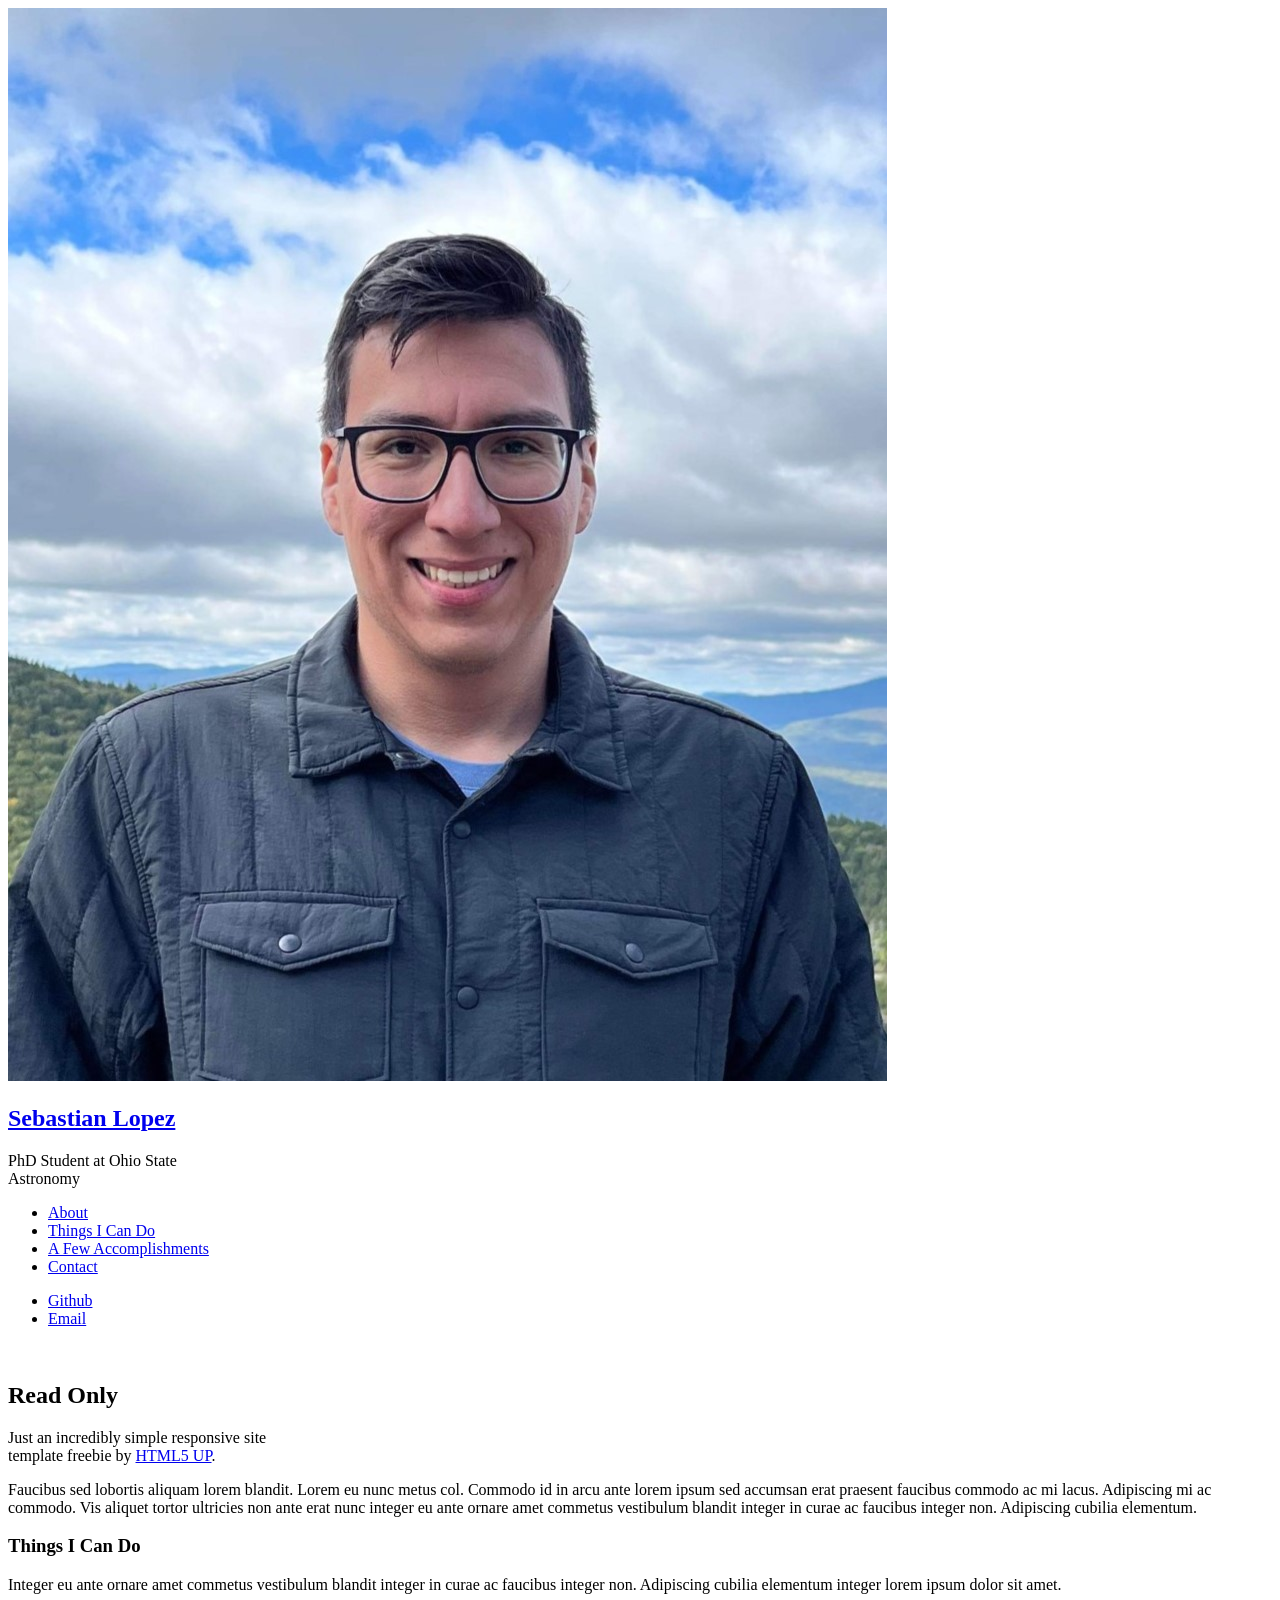
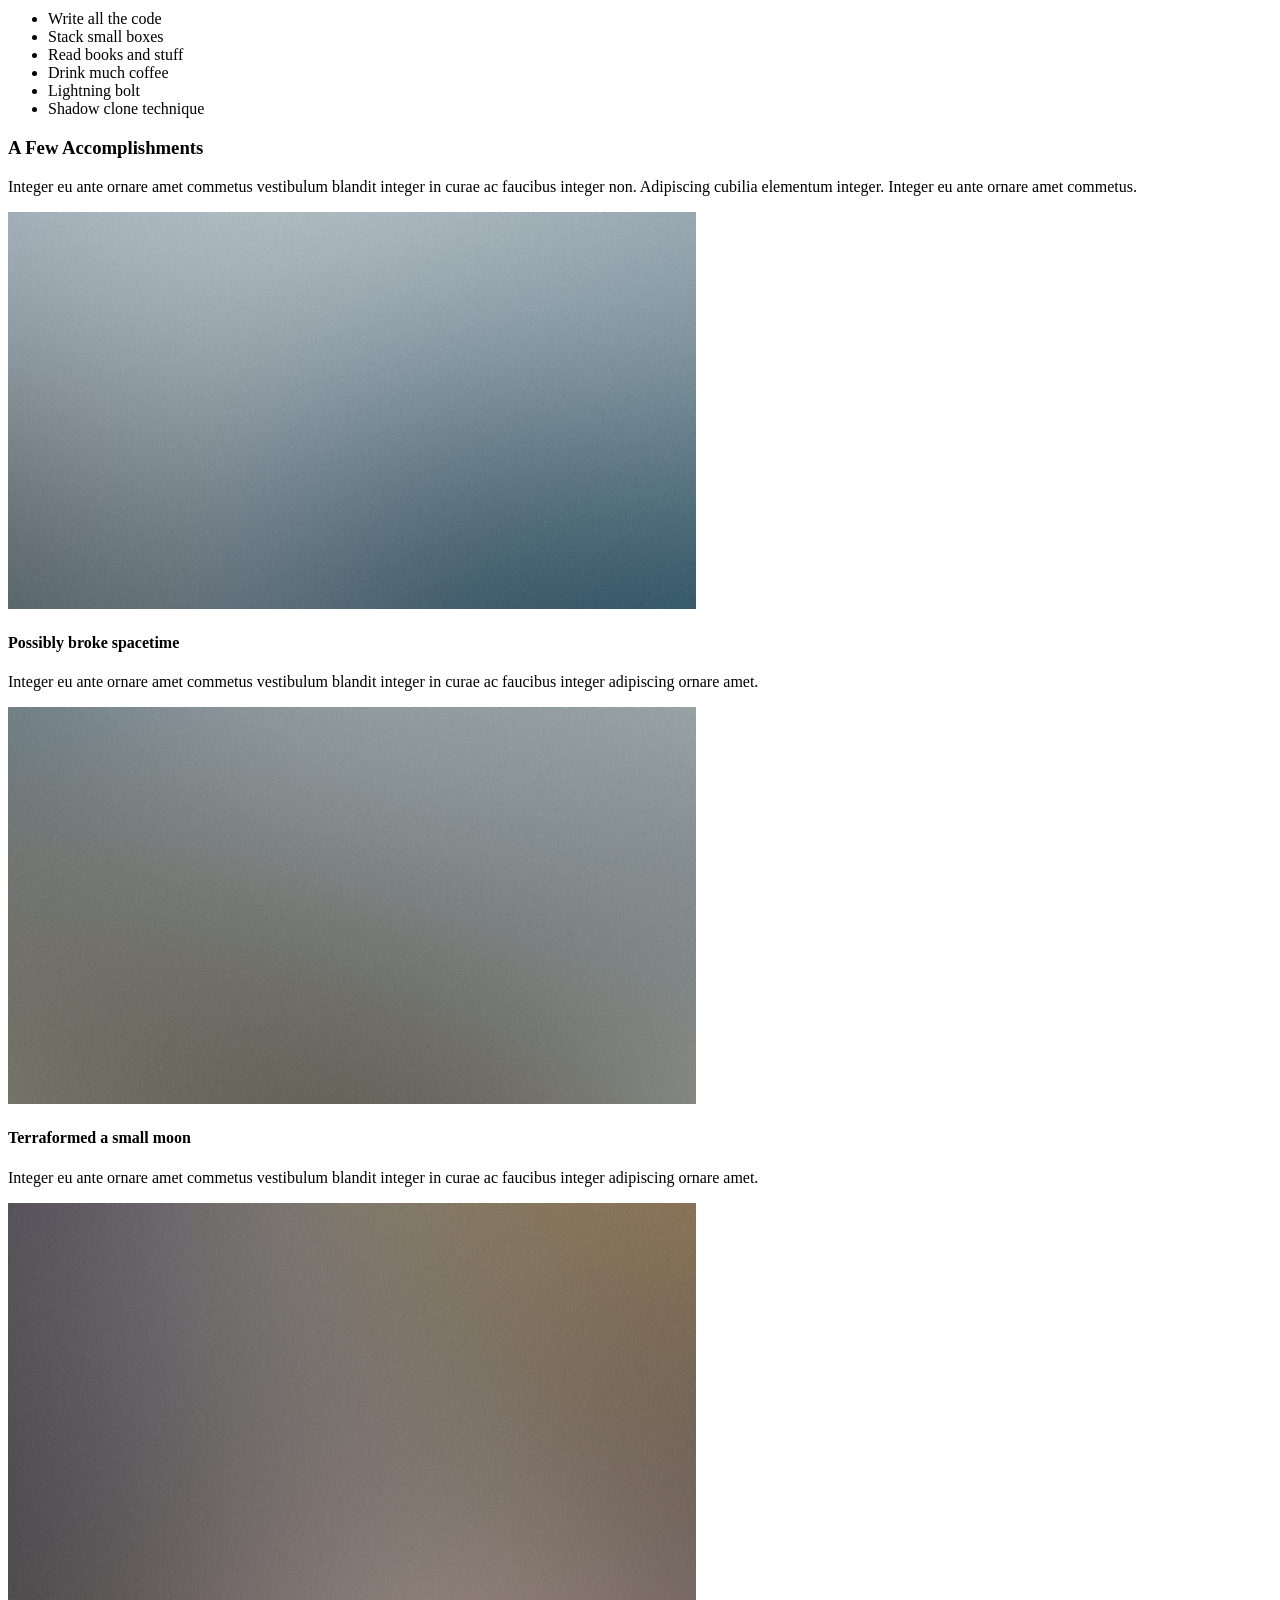
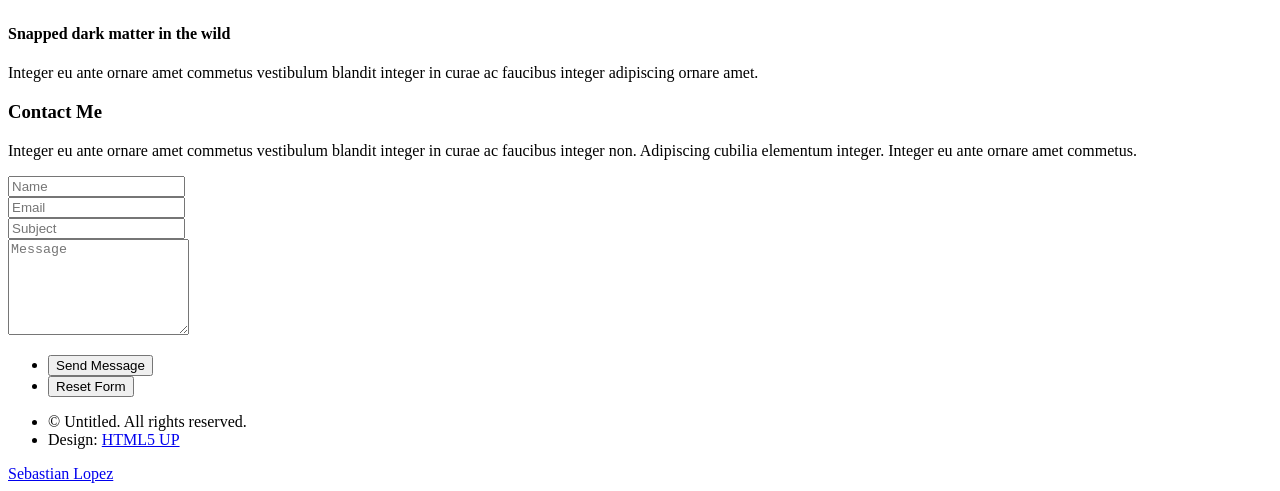
==== commit ecd126d3: "Update index.html" ====
--- a/index.html
+++ b/index.html
@@ -6,7 +6,7 @@
 -->
 <html>
 	<head>
-		<title>Read Only by HTML5 UP</title>
+		<title>Sebastian Lopez</title>
 		<meta charset="utf-8" />
 		<meta name="viewport" content="width=device-width, initial-scale=1, user-scalable=no" />
 		<link rel="stylesheet" href="assets/css/main.css" />
@@ -16,10 +16,10 @@
 		<!-- Header -->
 			<section id="header">
 				<header>
-					<span class="image avatar"><img src="images/avatar.jpg" alt="" /></span>
-					<h1 id="logo"><a href="#">Willis Corto</a></h1>
-					<p>I got reprogrammed by a rogue AI<br />
-					and now I'm totally cray</p>
+					<span class="image avatar"><img src="images/SLopez_Headshot.jpg" alt="" /></span>
+					<h1 id="logo"><a href="#">Sebastian Lopez</a></h1>
+					<p>PhD Student at Ohio State<br />
+					Astronomy</p>
 				</header>
 				<nav id="nav">
 					<ul>
@@ -31,9 +31,6 @@
 				</nav>
 				<footer>
 					<ul class="icons">
-						<li><a href="#" class="icon brands fa-twitter"><span class="label">Twitter</span></a></li>
-						<li><a href="#" class="icon brands fa-facebook-f"><span class="label">Facebook</span></a></li>
-						<li><a href="#" class="icon brands fa-instagram"><span class="label">Instagram</span></a></li>
 						<li><a href="#" class="icon brands fa-github"><span class="label">Github</span></a></li>
 						<li><a href="#" class="icon solid fa-envelope"><span class="label">Email</span></a></li>
 					</ul>
@@ -484,4 +481,4 @@
 			<script src="assets/js/main.js"></script>
 
 	</body>
-</html>+</html>
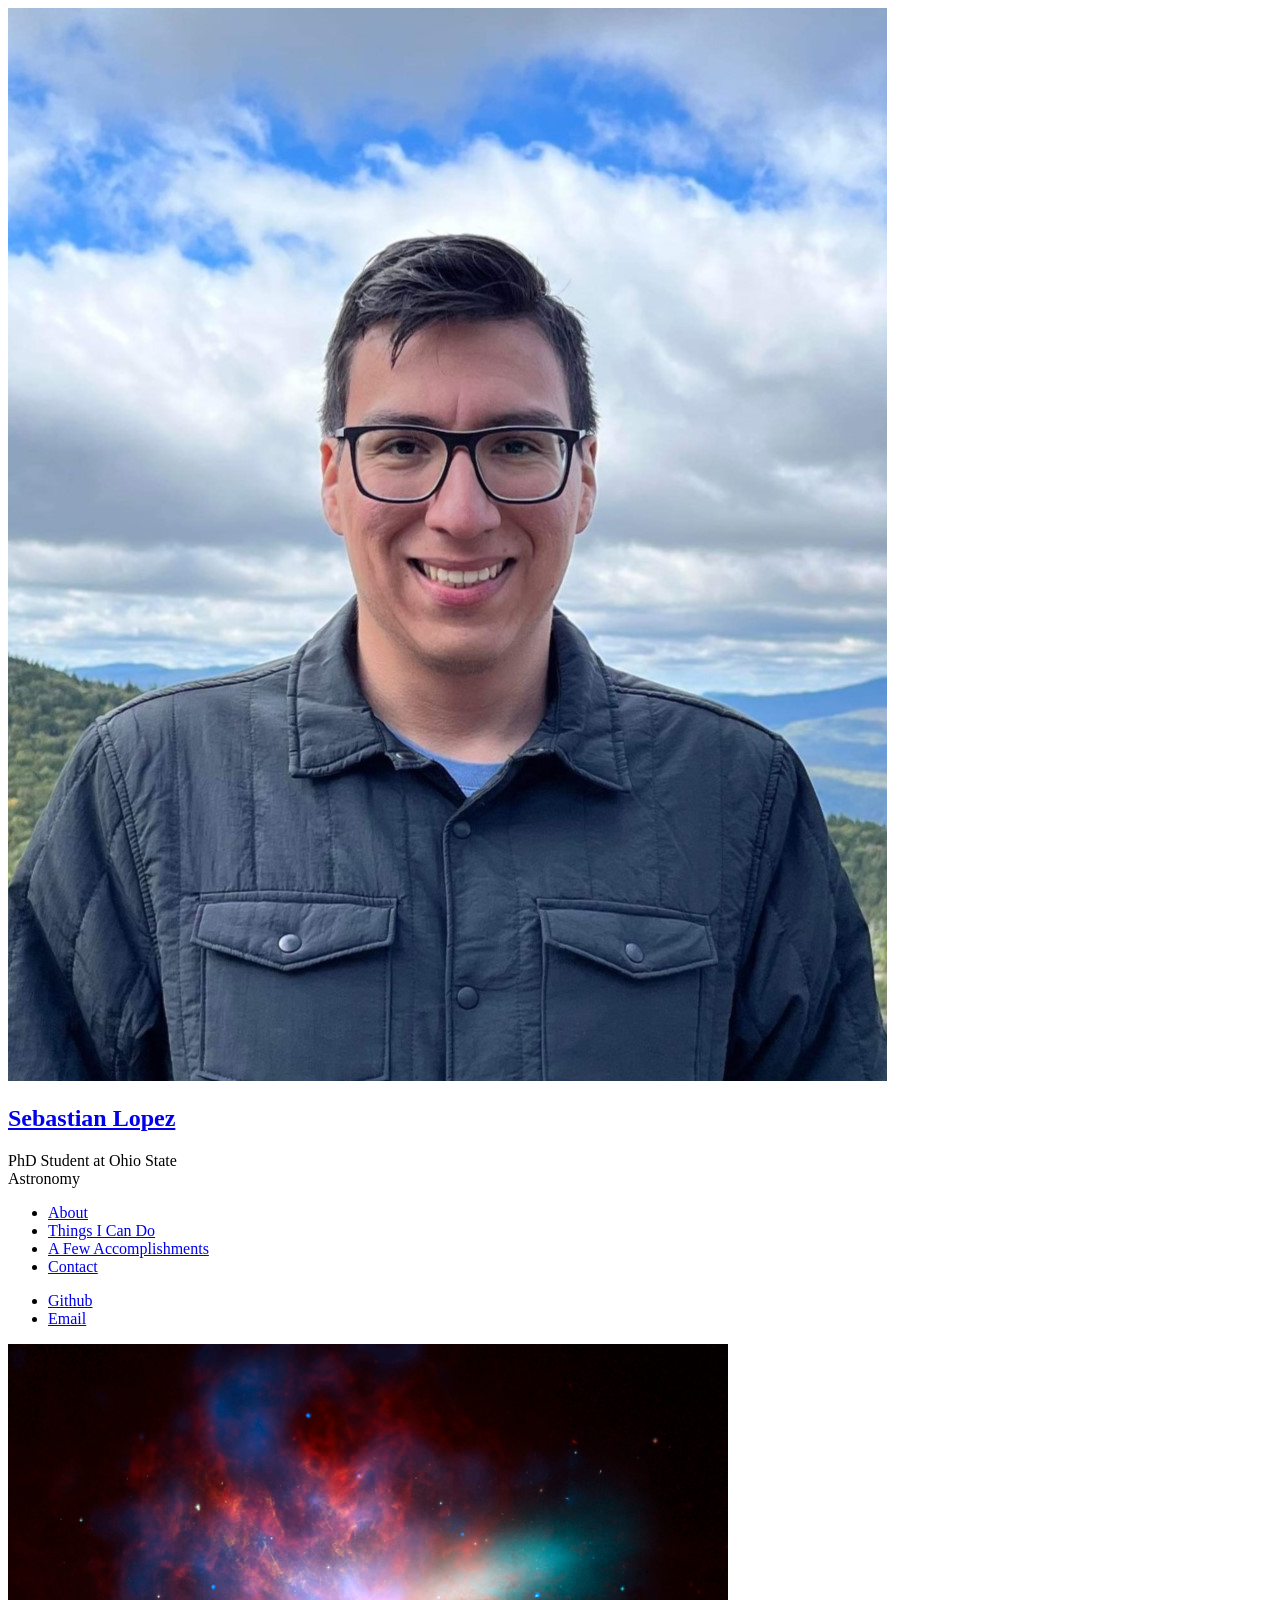
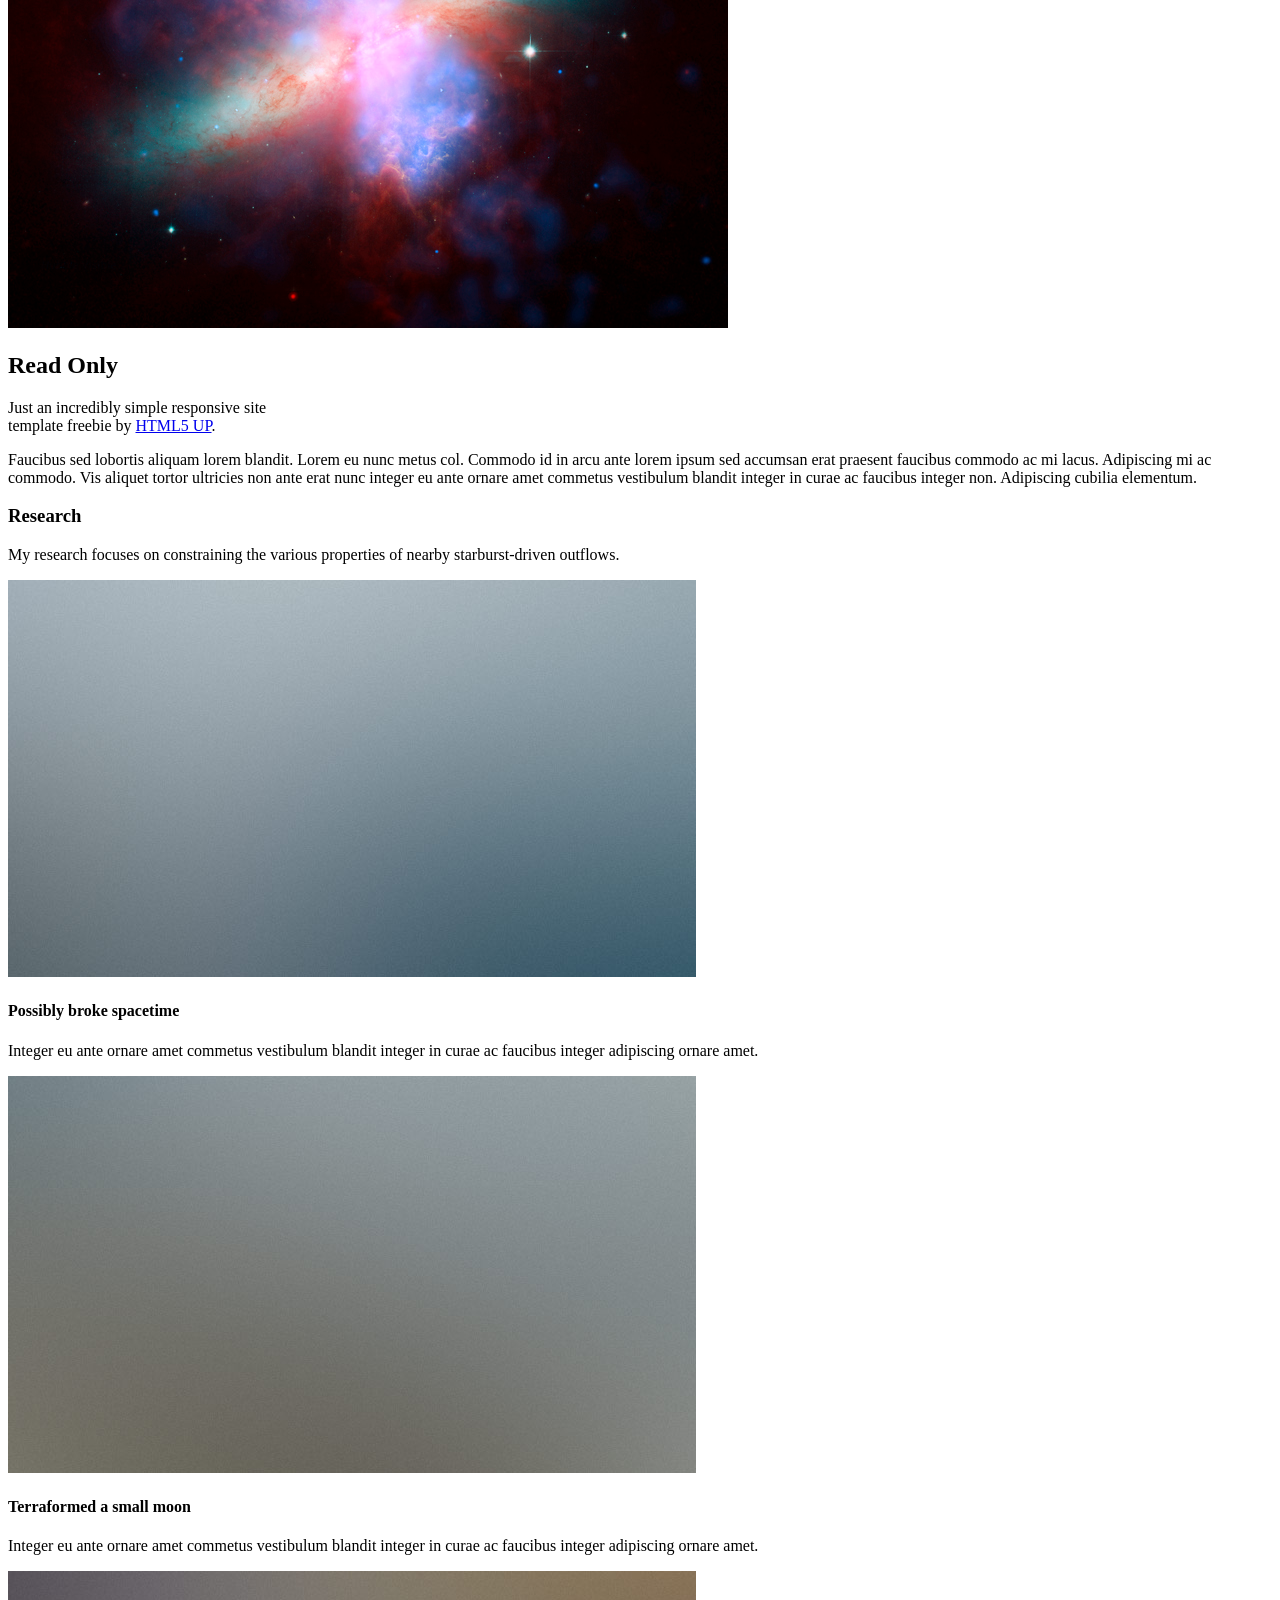
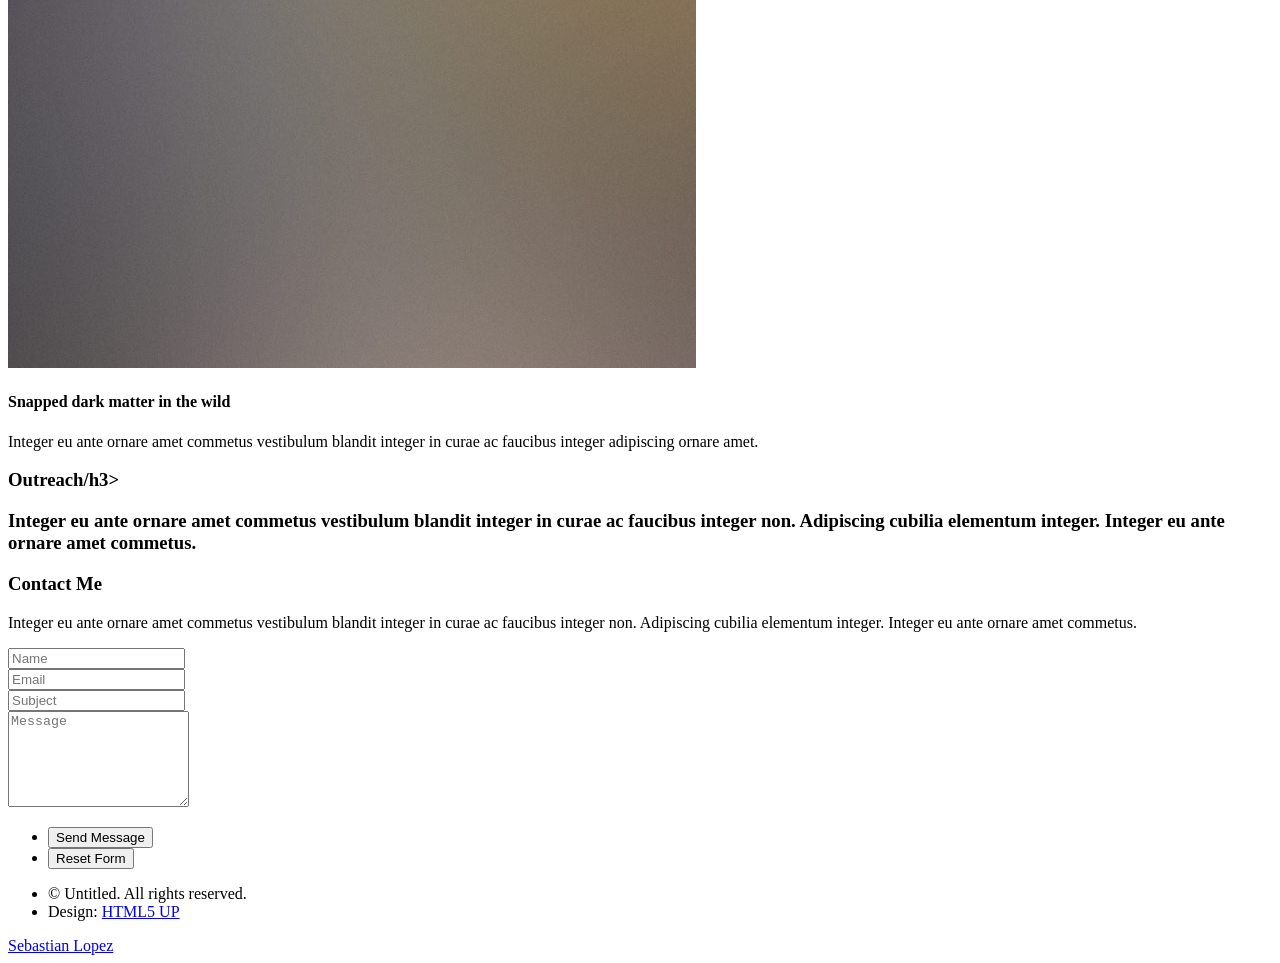
==== commit 04170451: "Update index.html" ====
--- a/index.html
+++ b/index.html
@@ -61,24 +61,8 @@
 						<!-- Two -->
 							<section id="two">
 								<div class="container">
-									<h3>Things I Can Do</h3>
-									<p>Integer eu ante ornare amet commetus vestibulum blandit integer in curae ac faucibus integer non. Adipiscing cubilia elementum integer lorem ipsum dolor sit amet.</p>
-									<ul class="feature-icons">
-										<li class="icon solid fa-code">Write all the code</li>
-										<li class="icon solid fa-cubes">Stack small boxes</li>
-										<li class="icon solid fa-book">Read books and stuff</li>
-										<li class="icon solid fa-coffee">Drink much coffee</li>
-										<li class="icon solid fa-bolt">Lightning bolt</li>
-										<li class="icon solid fa-users">Shadow clone technique</li>
-									</ul>
-								</div>
-							</section>
-
-						<!-- Three -->
-							<section id="three">
-								<div class="container">
-									<h3>A Few Accomplishments</h3>
-									<p>Integer eu ante ornare amet commetus vestibulum blandit integer in curae ac faucibus integer non. Adipiscing cubilia elementum integer. Integer eu ante ornare amet commetus.</p>
+									<h3>Research</h3>
+									<p>My research focuses on constraining the various properties of nearby starburst-driven outflows.</p>
 									<div class="features">
 										<article>
 											<a href="#" class="image"><img src="images/pic01.jpg" alt="" /></a>
@@ -101,6 +85,13 @@
 												<p>Integer eu ante ornare amet commetus vestibulum blandit integer in curae ac faucibus integer adipiscing ornare amet.</p>
 											</div>
 										</article>
+							</section>
+
+						<!-- Three -->
+							<section id="three">
+								<div class="container">
+									<h3>Outreach/h3>
+									<p>Integer eu ante ornare amet commetus vestibulum blandit integer in curae ac faucibus integer non. Adipiscing cubilia elementum integer. Integer eu ante ornare amet commetus.</p>
 									</div>
 								</div>
 							</section>
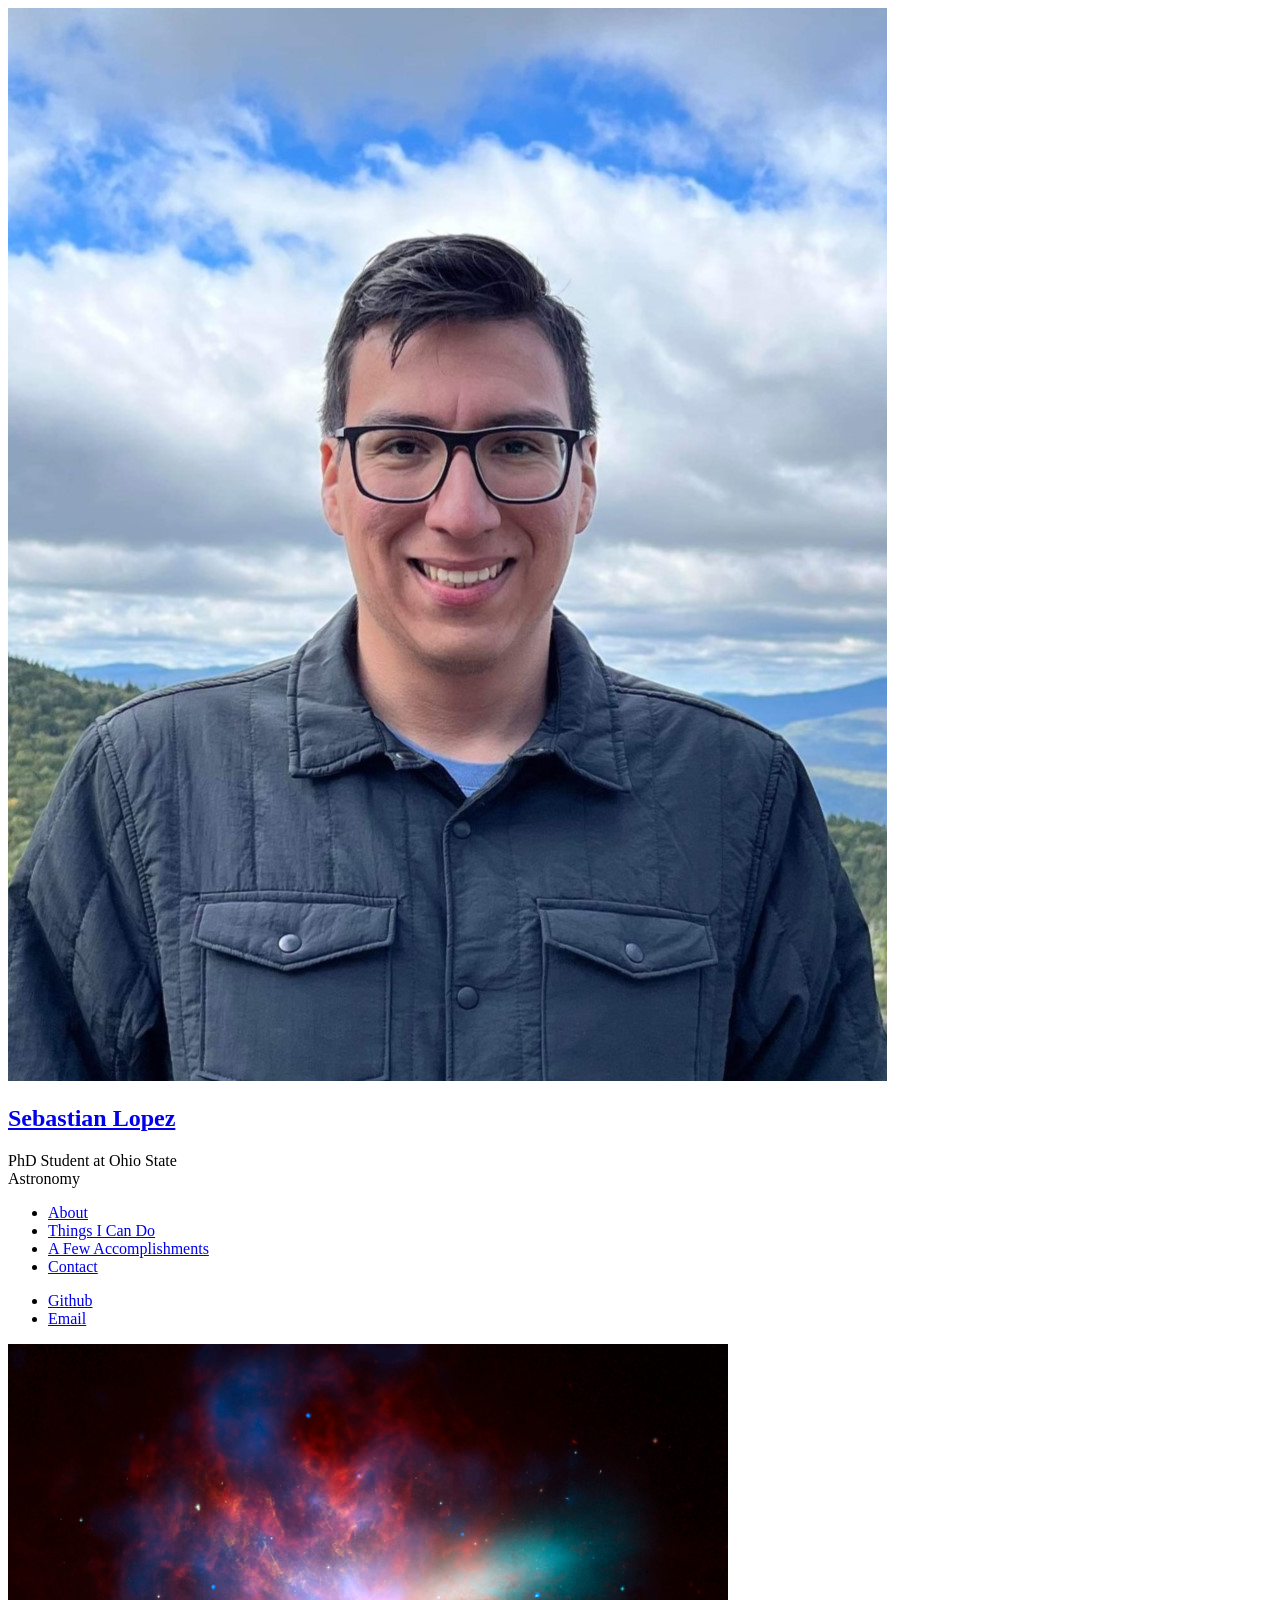
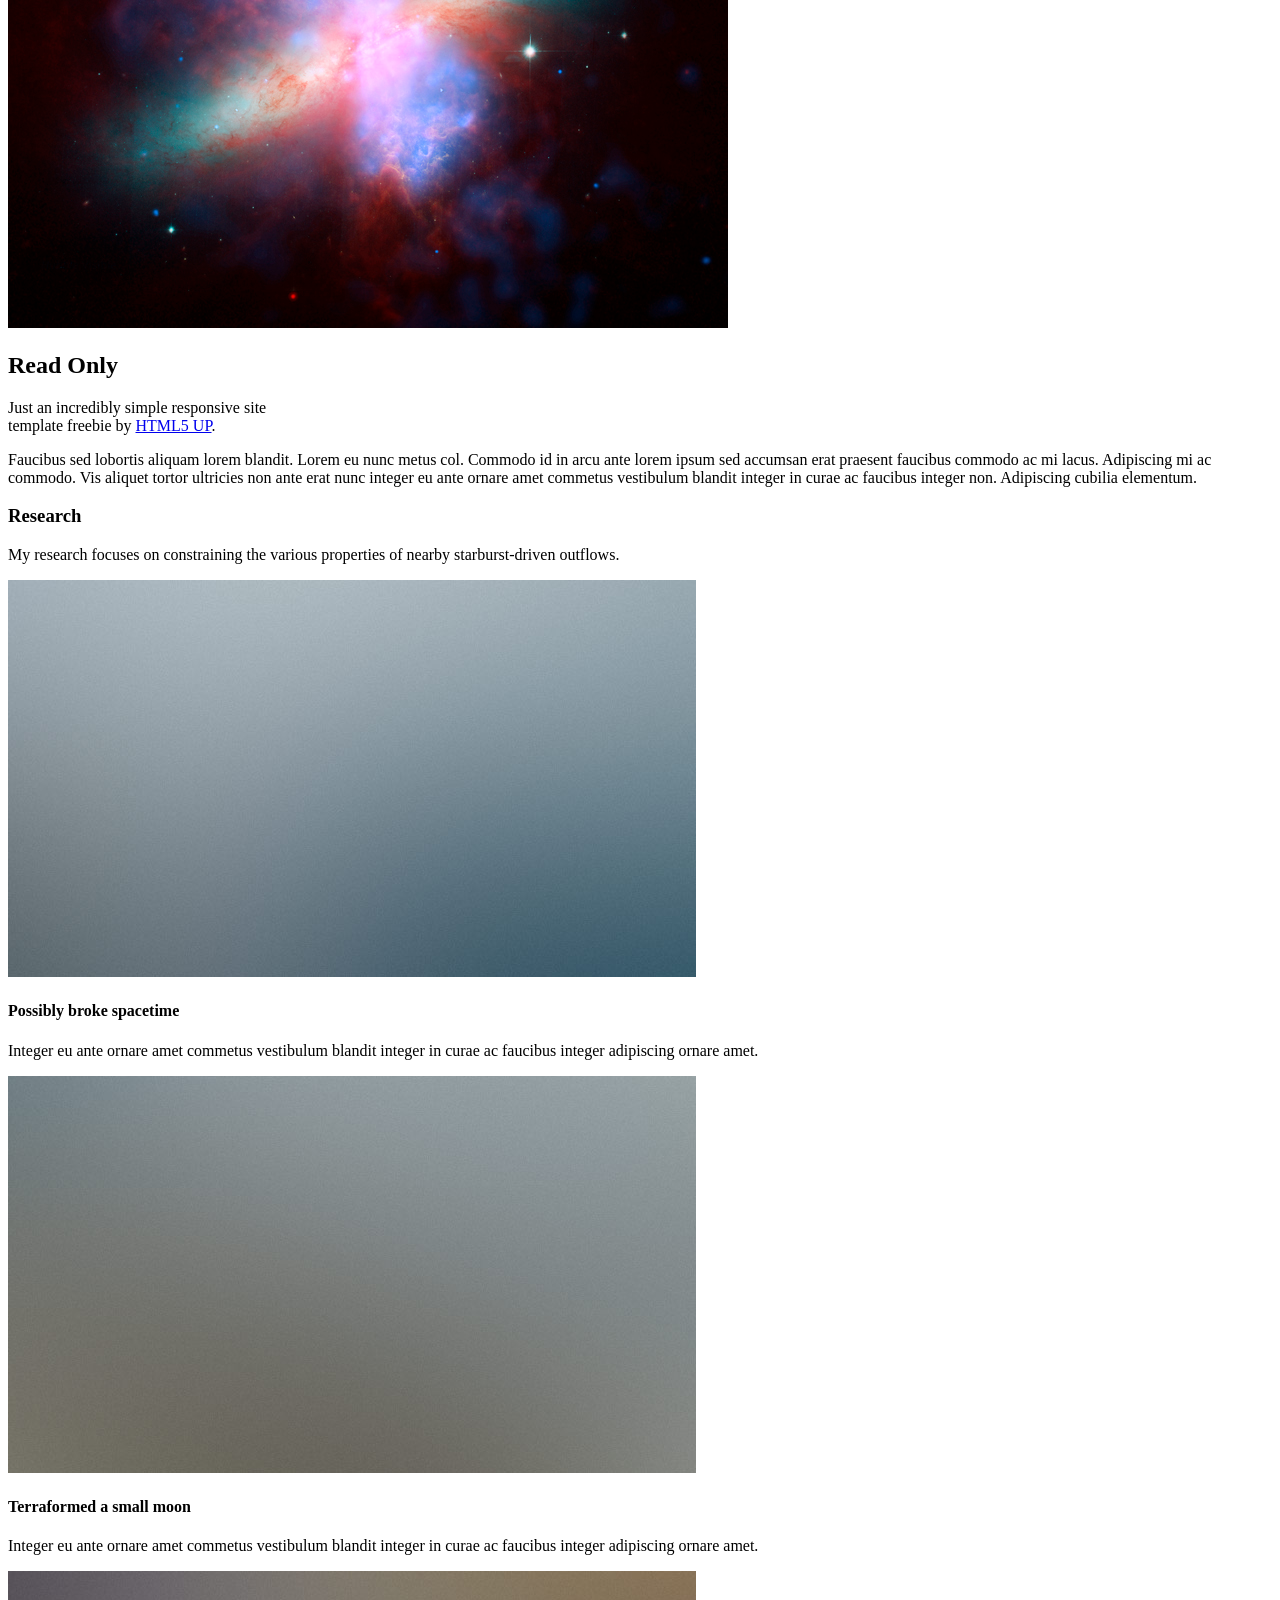
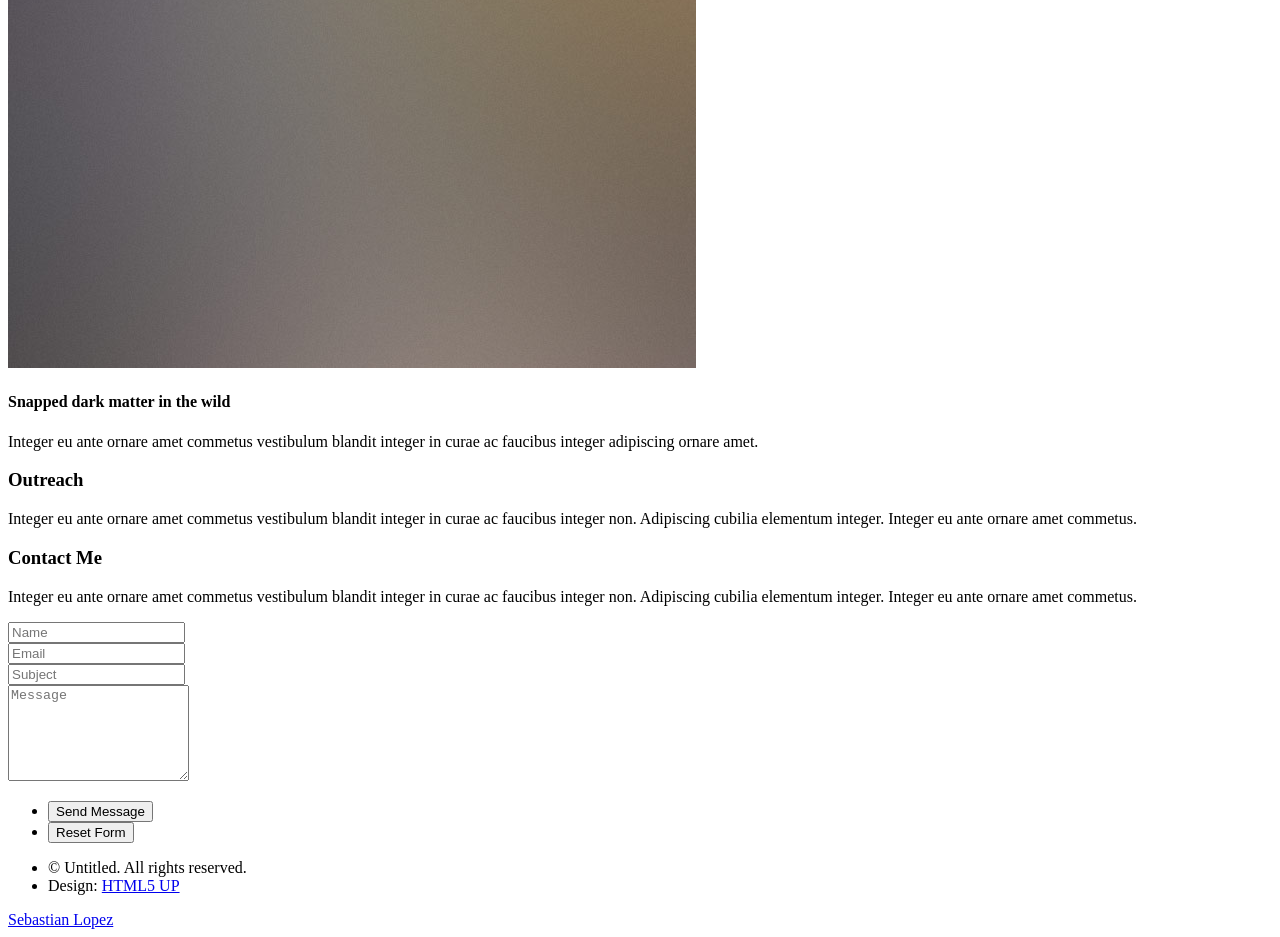
==== commit 8a6dfa22: "Update index.html" ====
--- a/index.html
+++ b/index.html
@@ -31,8 +31,8 @@
 				</nav>
 				<footer>
 					<ul class="icons">
-						<li><a href="#" class="icon brands fa-github"><span class="label">Github</span></a></li>
-						<li><a href="#" class="icon solid fa-envelope"><span class="label">Email</span></a></li>
+						<li><a href="https://github.com/seb-lopez" class="icon brands fa-github"><span class="label">Github</span></a></li>
+						<li><a href="mailto:slopez.astro@gmail.com" class="icon solid fa-envelope"><span class="label">Email</span></a></li>
 					</ul>
 				</footer>
 			</section>
@@ -85,14 +85,15 @@
 												<p>Integer eu ante ornare amet commetus vestibulum blandit integer in curae ac faucibus integer adipiscing ornare amet.</p>
 											</div>
 										</article>
+									</div>
 							</section>
 
 						<!-- Three -->
 							<section id="three">
 								<div class="container">
-									<h3>Outreach/h3>
+									<h3>Outreach</h3>
 									<p>Integer eu ante ornare amet commetus vestibulum blandit integer in curae ac faucibus integer non. Adipiscing cubilia elementum integer. Integer eu ante ornare amet commetus.</p>
-									</div>
+									
 								</div>
 							</section>
 
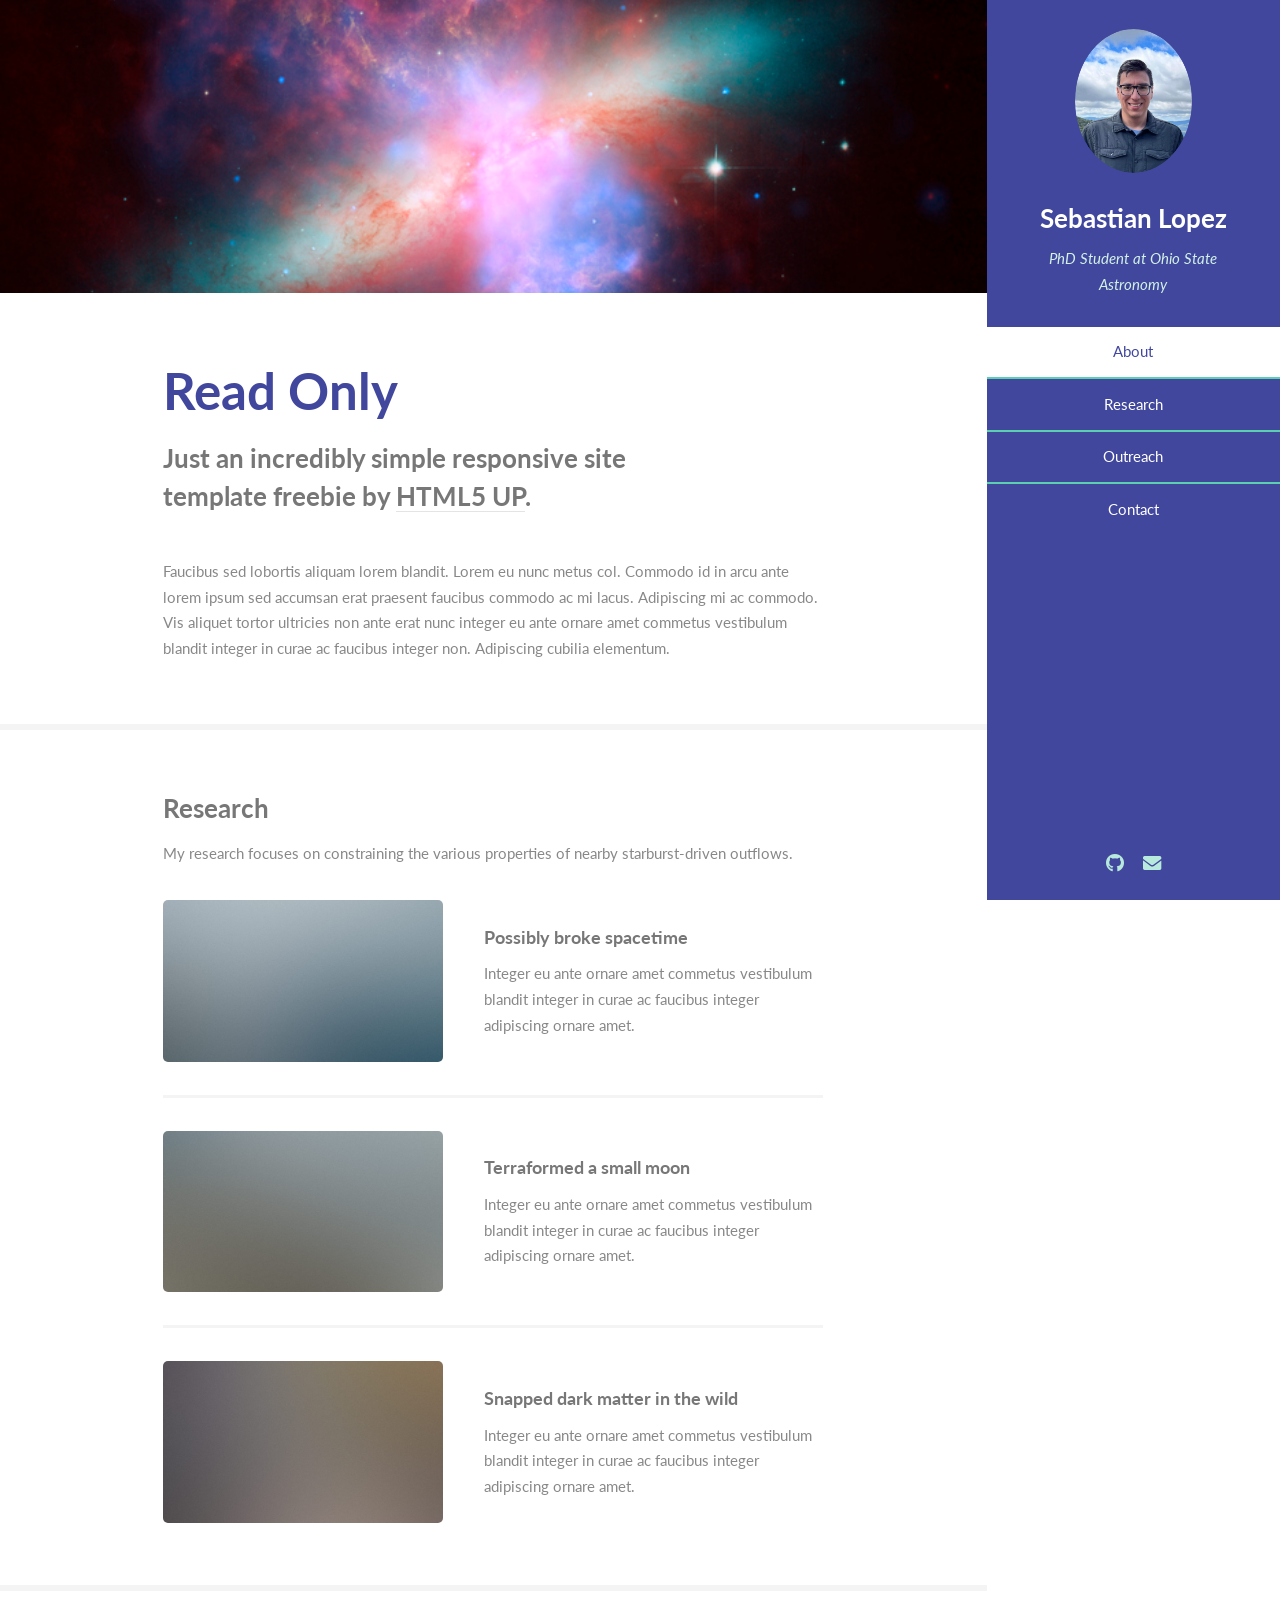
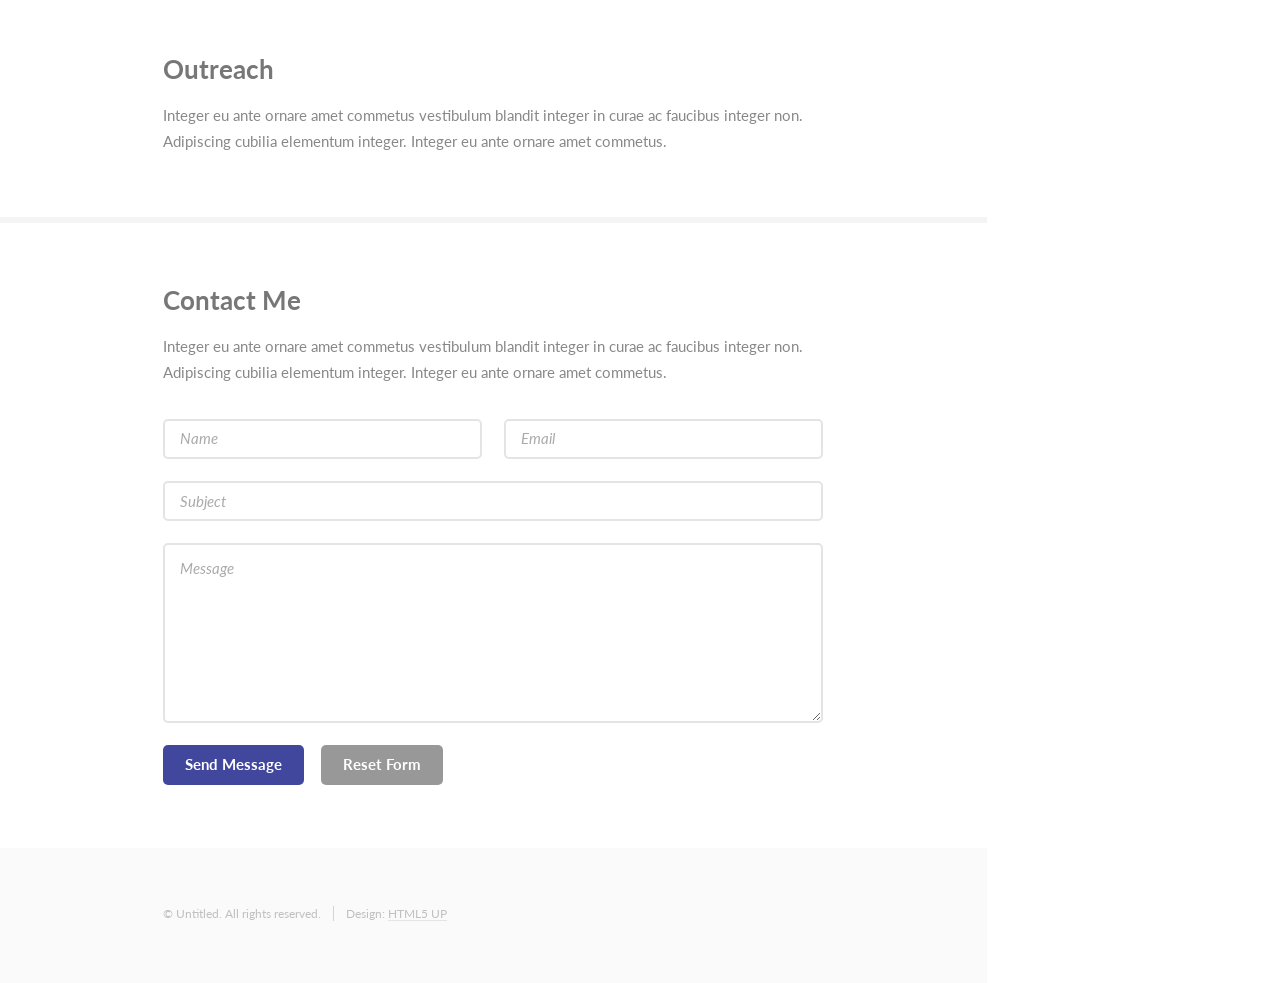
==== commit 7fb47675: "Update index.html" ====
--- a/index.html
+++ b/index.html
@@ -6,7 +6,7 @@
 -->
 <html>
 	<head>
-		<title>Sebastian Lopez</title>
+		<title>Sebastian Lopez Astronomer</title>
 		<meta charset="utf-8" />
 		<meta name="viewport" content="width=device-width, initial-scale=1, user-scalable=no" />
 		<link rel="stylesheet" href="assets/css/main.css" />
@@ -24,8 +24,8 @@
 				<nav id="nav">
 					<ul>
 						<li><a href="#one" class="active">About</a></li>
-						<li><a href="#two">Things I Can Do</a></li>
-						<li><a href="#three">A Few Accomplishments</a></li>
+						<li><a href="#two">Research</a></li>
+						<li><a href="#three">Outreach</a></li>
 						<li><a href="#four">Contact</a></li>
 					</ul>
 				</nav>
--- a/assets/css/main.css
+++ b/assets/css/main.css
@@ -117,7 +117,7 @@
 
 		a:hover {
 			border-bottom-color: transparent;
-			color: #4acaa8 !important;
+			color: #41479c !important;
 		}
 
 	strong, b {
@@ -1785,7 +1785,7 @@
 	}
 
 	header.major h2 {
-		color: #4acaa8;
+		color: #41479c;
 		font-size: 3.5em;
 	}
 
@@ -1848,7 +1848,7 @@
 		input[type="email"]:focus,
 		select:focus,
 		textarea:focus {
-			border-color: #4acaa8;
+			border-color: #41479c;
 		}
 
 	select {
@@ -1953,7 +1953,7 @@
 
 		input[type="checkbox"]:focus + label:before,
 		input[type="radio"]:focus + label:before {
-			border-color: #4acaa8;
+			border-color: #41479c;
 		}
 
 	input[type="checkbox"] + label:before {
@@ -2402,7 +2402,7 @@
 			}
 
 			ul.feature-icons li:before {
-				background: #4acaa8;
+				background: #41479c;
 				border-radius: 100%;
 				color: #ffffff;
 				display: block;
@@ -2618,7 +2618,7 @@
 		input[type="reset"].primary,
 		input[type="button"].primary,
 		.button.primary {
-			background-color: #4acaa8;
+			background-color: #41479c;
 			color: #ffffff !important;
 		}
 
@@ -2700,7 +2700,7 @@
 		-webkit-justify-content: space-between;
 		-ms-justify-content: space-between;
 		justify-content: space-between;
-		background: #4acaa8;
+		background: #41479c;
 		color: #d2f2e9;
 		height: 100%;
 		overflow-y: auto;
@@ -2808,7 +2808,7 @@
 
 						#header > nav ul li a.active {
 							background: #fff;
-							color: #4acaa8 !important;
+							color: #41479c !important;
 						}
 
 					#header > nav ul li:first-child {
@@ -3076,7 +3076,7 @@
 					}
 
 					#titleBar .toggle:before {
-						background: #4acaa8;
+						background: #41479c;
 						color: #ffffff;
 						content: '\f0c9';
 						display: block;
@@ -3313,4 +3313,4 @@
 				padding: 0;
 			}
 
-	}+	}
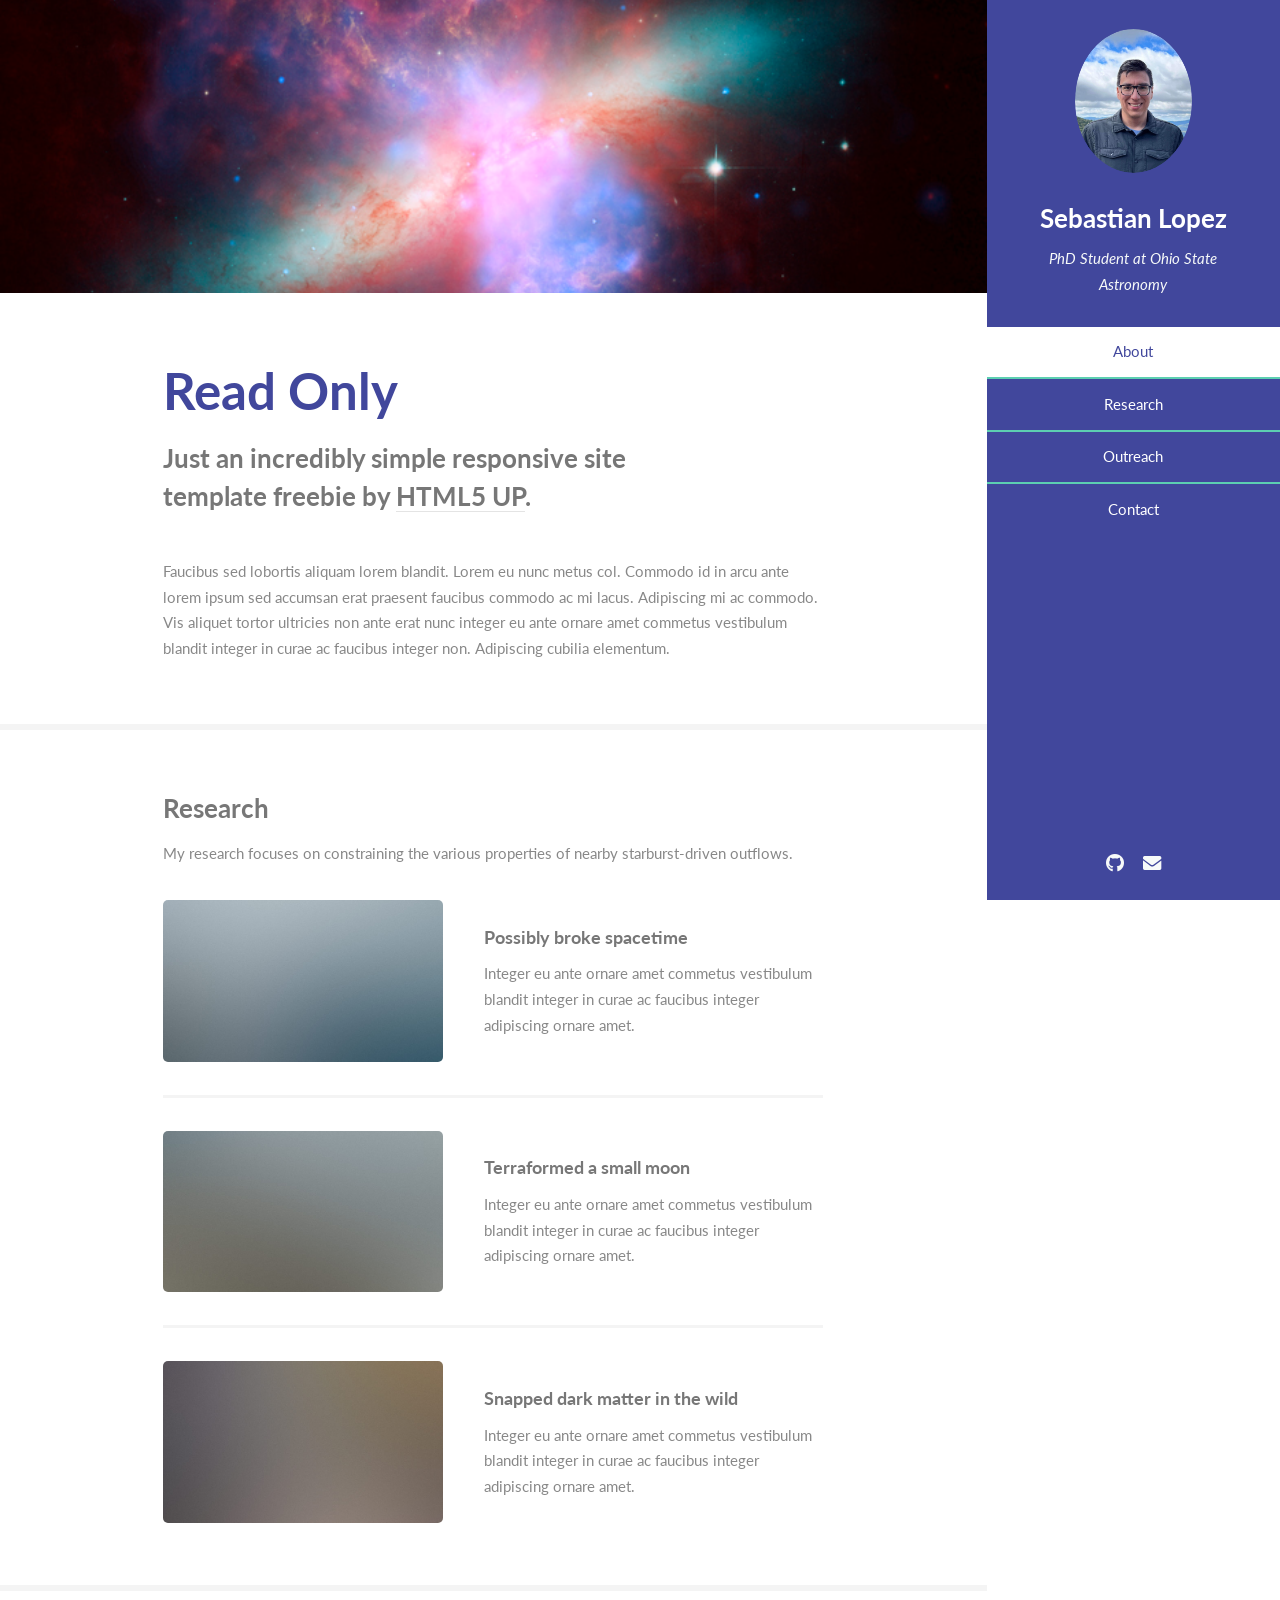
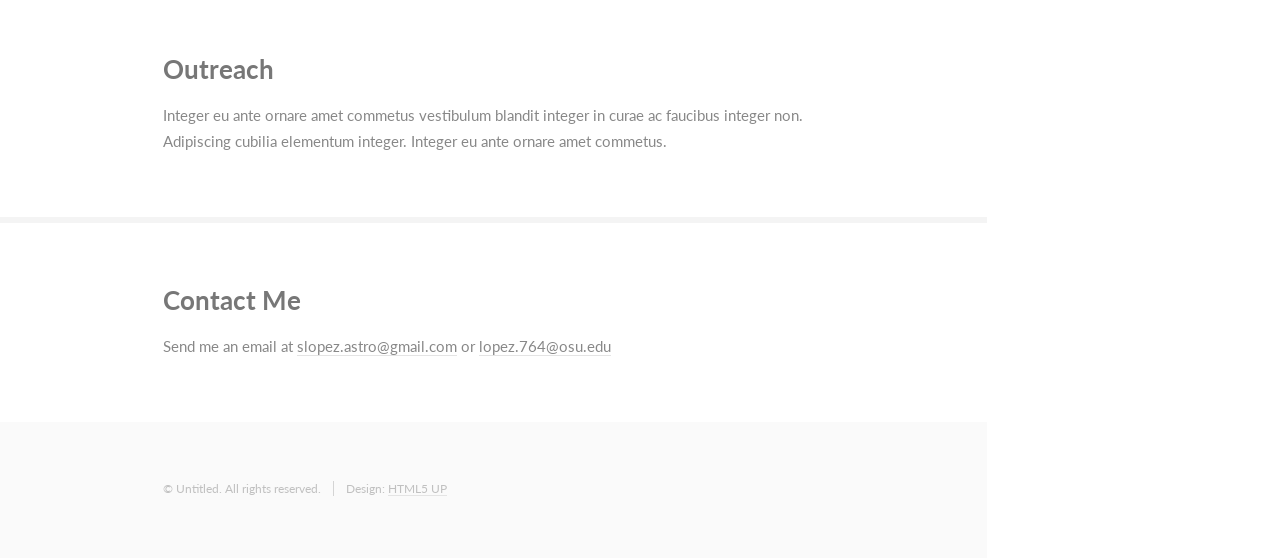
==== commit 1a0b8aac: "Update index.html" ====
--- a/index.html
+++ b/index.html
@@ -101,21 +101,7 @@
 							<section id="four">
 								<div class="container">
 									<h3>Contact Me</h3>
-									<p>Integer eu ante ornare amet commetus vestibulum blandit integer in curae ac faucibus integer non. Adipiscing cubilia elementum integer. Integer eu ante ornare amet commetus.</p>
-									<form method="post" action="#">
-										<div class="row gtr-uniform">
-											<div class="col-6 col-12-xsmall"><input type="text" name="name" id="name" placeholder="Name" /></div>
-											<div class="col-6 col-12-xsmall"><input type="email" name="email" id="email" placeholder="Email" /></div>
-											<div class="col-12"><input type="text" name="subject" id="subject" placeholder="Subject" /></div>
-											<div class="col-12"><textarea name="message" id="message" placeholder="Message" rows="6"></textarea></div>
-											<div class="col-12">
-												<ul class="actions">
-													<li><input type="submit" class="primary" value="Send Message" /></li>
-													<li><input type="reset" value="Reset Form" /></li>
-												</ul>
-											</div>
-										</div>
-									</form>
+									<p>Send me an email at <a href="mailto:slopez.astro@gmail.com">slopez.astro@gmail.com</a> or <a href="mailto:slopez.astro@gmail.com">lopez.764@osu.edu</a></p>
 								</div>
 							</section>
 
--- a/assets/css/main.css
+++ b/assets/css/main.css
@@ -2626,14 +2626,14 @@
 			input[type="reset"].primary:hover,
 			input[type="button"].primary:hover,
 			.button.primary:hover {
-				background-color: #5ed0b1;
+				background-color: #f5faf9;
 			}
 
 			input[type="submit"].primary:active,
 			input[type="reset"].primary:active,
 			input[type="button"].primary:active,
 			.button.primary:active {
-				background-color: #39c29d;
+				background-color: #f5faf9;
 			}
 
 		input[type="submit"].disabled, input[type="submit"]:disabled,
@@ -2701,7 +2701,7 @@
 		-ms-justify-content: space-between;
 		justify-content: space-between;
 		background: #41479c;
-		color: #d2f2e9;
+		color: #f7faf9;
 		height: 100%;
 		overflow-y: auto;
 		position: fixed;
@@ -2720,11 +2720,11 @@
 			}
 
 		#header header p {
-			color: #b7eadc;
+			color: #f7faf9;
 		}
 
 		#header a {
-			color: #d2f2e9;
+			color: #f7faf9;
 		}
 
 			#header a:hover {
@@ -2751,7 +2751,7 @@
 			}
 
 			#header > header p {
-				color: #d2f2e9;
+				color: #f7faf9;
 				font-style: italic;
 				margin: 1em 0 0 0;
 			}
@@ -2772,7 +2772,7 @@
 			}
 
 				#header > footer .icons li a {
-					color: #b7eadc;
+					color: #f7faf9;
 				}
 
 		#header > nav {
